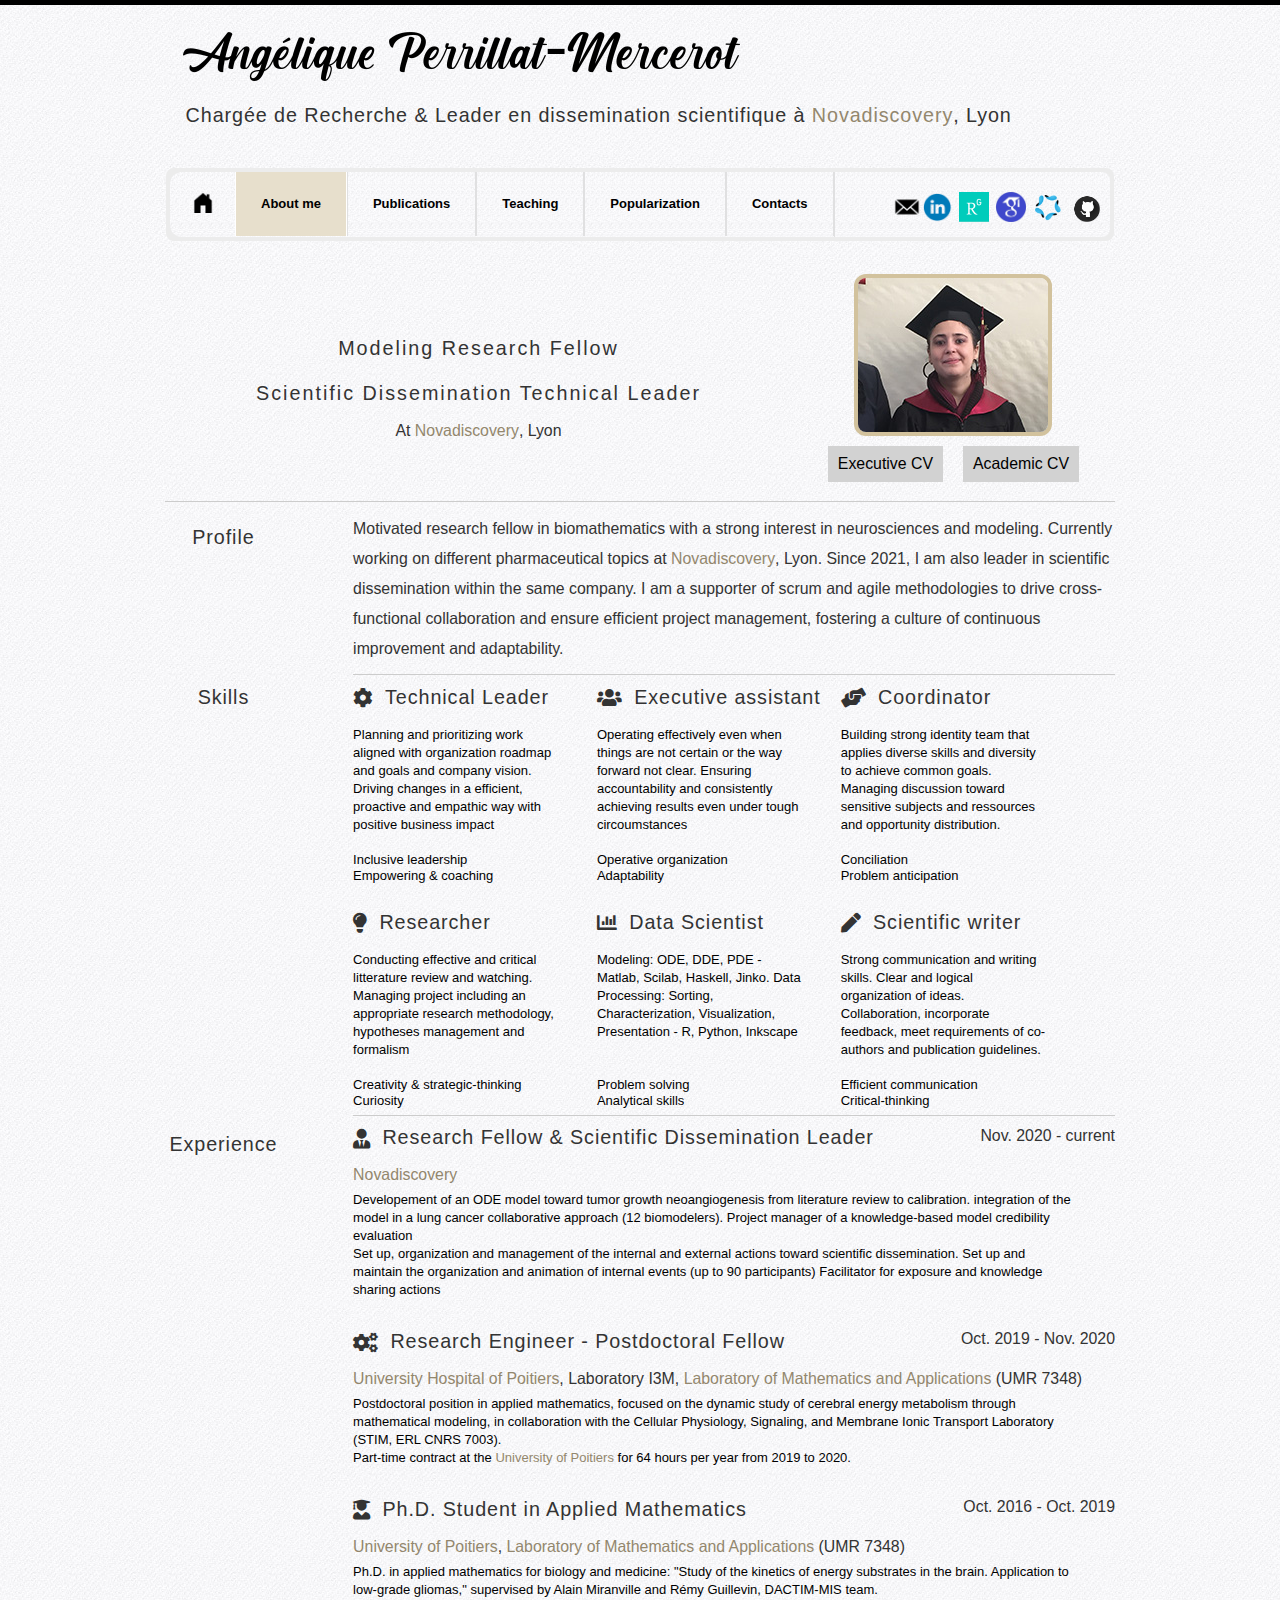
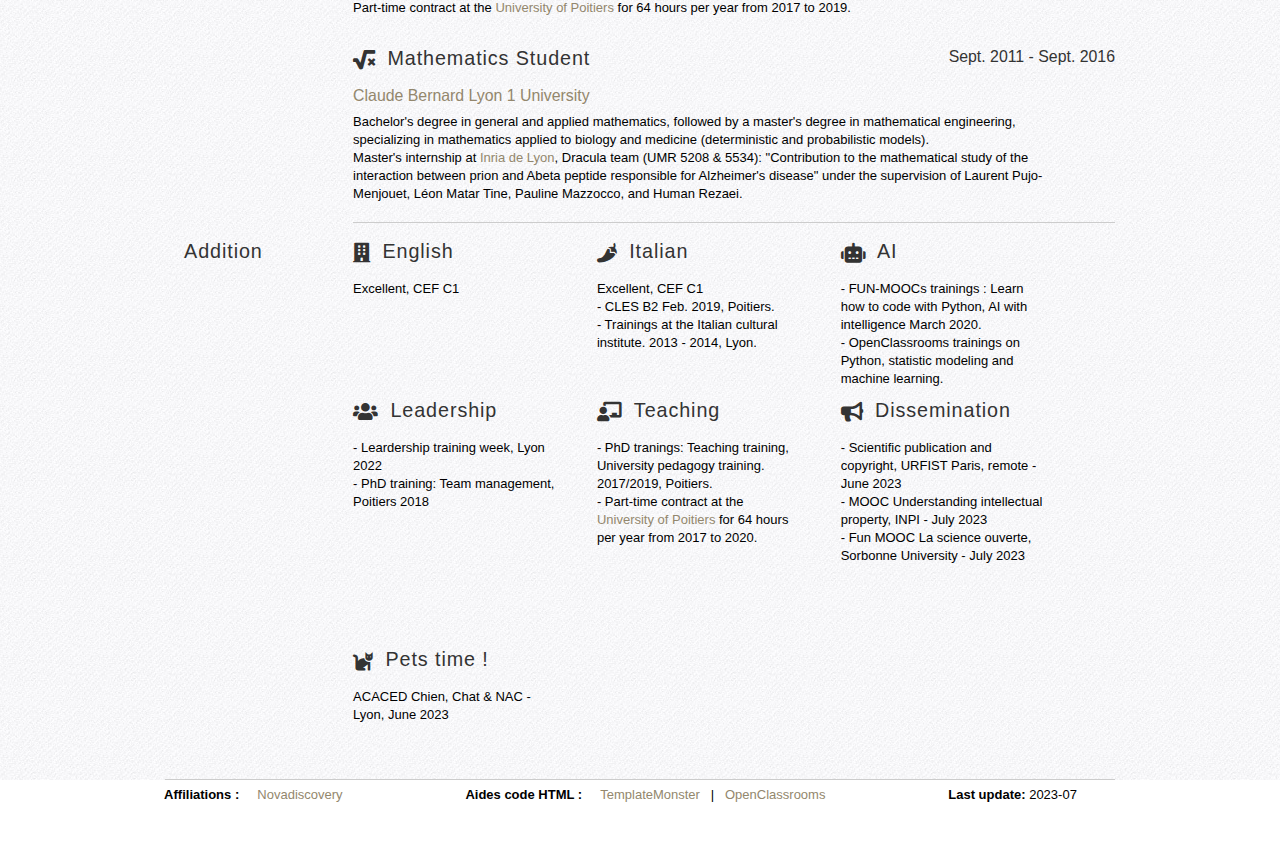
==== about.html @ 1ec612b9 "CV update + MOOC Sciences ouvertes" ====
<!DOCTYPE html>
<html lang="fr">
<head>
    <meta charset="utf-8">
    <meta name="viewport" content="width=device-width, initial-scale=1.0">
    <meta name="Description" CONTENT="Angélique Perrillat-Mercerot : ingénieur de recherche, post-doctorante en bio-mathématiques depuis octobre 2019 à Poitiers.">
    <title>About Me -  Angélique Perrillat-Mercerot </title>
    <link rel="stylesheet" type="text/css" media="screen" href="css/reset.css">
    <link rel="stylesheet" type="text/css" media="screen" href="css/style.css">
    <link rel = "canonical" href="https://aperril.github.io/">
    <link rel="stylesheet" href="https://cdnjs.cloudflare.com/ajax/libs/font-awesome/5.15.3/css/all.min.css">
</head>
<body>
  <div class="main">
      <!--==============================header=================================-->
      <header>
        <div align="left"><h1><a href="index.html"><img src="images/logo.png" alt="" style="width: 10"></a></h1></div>
        <h2 class="top-1 p0" align="left"> &nbsp;  &nbsp;  Chargée de Recherche & Leader en dissemination scientifique à <a href="https://www.novadiscovery.com/" target="_blank" rel="nofollow" style="color:#93876d;">Novadiscovery</a>, Lyon</h2>
        <div class="clear"></div>    
        <nav>
            <div>
                <ul class="menu">
                    <li class="home-page"><a href="index.html"><span></span></a></li>
                    <li class="current"><a href="about.html">About me</a></li>
                    <li><a href="publications.html">Publications</a></li>
                    <li><a href="teaching.html">Teaching</a></li>
                    <li><a href="popularization.html">Popularization</a></li>
                    <li><a href="contacts.html">Contacts</a></li>
                </ul>
                <div class="social-icons">
                    <span></span>
                    <a href="https://github.com/Aperril" class="icon-5" target="_blank"></a>
                    <a href="http://www.theses.fr/2019POIT2285" class="icon-4" target="_blank"></a>
                    <a href="https://scholar.google.com/citations?user=IST0DUIAAAAJ&hl=fr&oi=ao" class="icon-3" target="_blank"></a>
                    <a href="https://www.researchgate.net/profile/Angelique_Perrillat-Mercerot" class="icon-2" target="_blank" ></a>
                    <a href="https://www.linkedin.com/in/angelique-perrillat/" class="icon-1" target="_blank"></a>
                    <a href="mailto:angelique.perrillat@gmail.com" class="icon-0" target="_blank"></a>
                </div>
                <div class="clear"></div>
            </div>
        </nav>
    </header>   

    <link rel="stylesheet" type="text/css" href="css/test.css" media="all" />
    <link rel="stylesheet" type="text/css" href="css/resume.css" media="all" />
    <div id="doc2" class="yui-t7">
        <div>    
            <div id="hd">
                <div class="yui-gc">
                    <div class="yui-u first entete">
                        <h2>Modeling Research Fellow</h2> 
                        <h2>Scientific Dissemination Technical Leader</h2>
                        <center><h3> At <a href="https://www.novadiscovery.com/" target="_blank" rel="nofollow" style="color:#93876d;">Novadiscovery</a>, Lyon </h3></center>
                    </div>
                    <div style="display: flex; flex-direction: column; align-items: center;">
    <div>
        <img src="images/page1-img1.jpg" alt="" class="img-border">
    </div>
    <div style="margin-top: 10px; display: flex; justify-content: center;">
        <h4 style="text-align: center; margin: 0 10px;"><a id="pdf" href="pdf/short-resume.pdf" target="_blank" rel="nofollow">Executive CV</a></h4>
        <h3 style="text-align: center; margin: 0 10px;"><a id="pdf" href="pdf/resume.pdf" target="_blank" rel="nofollow">Academic CV</a></h3></h3>
    </div>
</div>
                </div>
            </div>
            <div id="bd">
                <div id="yui-main">
                    <div class="yui-b">
                        <div class="yui-gf">
                            <div class="yui-u first debut">
                                <h2>Profile </h2>
                            </div><!--// .yui-u -->
                            <div class="yui-u debut">
                                <div class="job add">
                                    <h3>&nbsp;</h3>
                                    <h4>Motivated research fellow in biomathematics with a strong interest in neurosciences and modeling. 
                                        Currently working on different pharmaceutical topics at <a href="https://www.novadiscovery.com/" target="_blank" rel="nofollow" style="color:#93876d;">Novadiscovery</a>, Lyon. 
                                        Since 2021, I am also leader in scientific dissemination within the same company. I am a supporter of scrum and agile methodologies to drive cross-functional collaboration and ensure efficient project management, fostering a culture of continuous improvement and adaptability.</h4>
                                    <h2>&nbsp;</h2>
                                    <h3>&nbsp;</h3>
                                    <h3>&nbsp;</h3>
                                    <h3>&nbsp;</h3>
                                </div>
                            </div><!--// .yui-u -->
                        </div><!--// .yui-gf -->

                        <div class="yui-gf">
                            <div class="yui-u first">
                                <h2>Skills</h2>
                            </div>
                            <div class="yui-u">
                                <div class="talent">
                                    <h2> <i class="fas fa-cog align-icon"></i> Technical Leader</h2>
                                    <p> Planning and prioritizing work aligned with organization roadmap and goals and company vision. Driving changes in a efficient, proactive and empathic way with positive business impact </p>
                                </div>
                                <div class="talent">
                                    <h2> <i class="fas fa-users align-icon"></i> Executive assistant</h2>
                                    <p>Operating effectively even when things are not certain or the way forward not clear. Ensuring accountability and consistently achieving results even under tough circoumstances</p>
                                </div>
                                <div class="talent">
                                    <h2>  <i class="fas fa-hands-helping align-icon"></i> Coordinator</h2>
                                    <p>Building strong identity team that applies diverse skills and diversity to achieve common goals. Managing discussion toward sensitive subjects and ressources and opportunity distribution.</p>
                                    <p>&nbsp;</p>
                                </div>
                            </div>
                            <div class="yui-gf">
                                <div class="yui-u">
                                    <ul class="talent">
                                        <li>Inclusive leadership</li>
                                        <li >Empowering & coaching</li>
                                        <li class="last">&nbsp;</li>
                                    </ul>
                                    <ul class="talent">
                                        <li>Operative organization</li> <!--// (and Monolix)--> 
                                        <li class="last">Adaptability</li> <!--//, Mglearn)-->
                                    </ul>
                                    <ul class="talent">
                                        <li>Conciliation</li>
                                        <li class="last">Problem anticipation</li>
                                    </ul> 
                                </div>
                            </div><!--// .yui-gf-->
                            <div class="yui-u">
                                <div class="talent">
                                    <h2> <i class="fas fa-lightbulb align-icon"></i> Researcher</h2>
                                    <p> Conducting effective and critical litterature review and watching. Managing project including an appropriate research methodology, hypotheses management and formalism</p>
                                </div>
                                <div class="talent">
                                    <h2> <i class="fas fa-chart-bar align-icon"></i> Data Scientist</h2>
                                    <p>Modeling: ODE, DDE, PDE - Matlab, Scilab, Haskell, Jinko. Data Processing: Sorting, Characterization, Visualization, Presentation - R, Python, Inkscape</p>
                                </div>
                                <div class="talent">
                                    <h2> <i class="fas fa-pen align-icon"></i> Scientific writer</h2>
                                    <p>Strong communication and writing skills. Clear and logical organization of ideas. Collaboration, incorporate feedback, meet requirements of co-authors and publication guidelines.</p>
                                    <p>&nbsp;</p>
                                </div>
                            </div>
                        </div><!--// .yui-gf -->
                           <div class="yui-gf">
                                <div class="yui-u">
                                    <ul class="talent">
                                        <li>Creativity & strategic-thinking</li>
                                        <li class="last">Curiosity</li>
                                    </ul>
                                    <ul class="talent">
                                        <li>Problem solving</li> <!--// (and Monolix)--> 
                                        <li class="last">Analytical skills</li> <!--//, Mglearn)-->
                                    </ul>
                                    <ul class="talent">
                                        <li>Efficient communication</li>
                                        <li class="last">Critical-thinking</li>
                                    </ul> 
                                </div> 
                            </div>
                        </div>
                        <div class="yui-gf">
                            <div class="yui-u first">
                            </div>
                            <div class="yui-u">
                                <div class="job add">
                                </div>
                            </div>
                        </div>

                        <div class="yui-gf">
                            <div class="yui-u first">
                                <h2>Experience</h2>
                            </div>
                            <div class="yui-u">
                                <div class="job">
                                    <h2> <i class="fas fa-user-tie align-icon"></i> Research Fellow & Scientific Dissemination Leader</h2>
                                    <h3><a href="https://www.novadiscovery.com/" target="_blank" rel="nofollow" style="color:#93876d;">Novadiscovery</a></h3>
                                    <h4> Nov. 2020 - current</h4>
                                    <p> Developement of an ODE model toward tumor growth neoangiogenesis from literature review to calibration. integration of the model in a lung cancer collaborative approach (12 biomodelers). Project manager of a knowledge-based model credibility evaluation <br>
                                        Set up, organization and management of the internal and external actions toward scientific dissemination.
                                        Set up and maintain the organization and animation of internal events (up to 90 participants)
                                        Facilitator for exposure and knowledge sharing actions
                                    </p>
                                </div>
                                <div class="job">
                                    <h2> <i class="fas fa-cogs align-icon"></i> Research Engineer - Postdoctoral Fellow</h2>
                                    <h3><a href="https://www.chu-poitiers.fr/" target="_blank" rel="nofollow" style="color:#93876d;">University Hospital of Poitiers</a>, Laboratory I3M, <a href="http://rech-math.sp2mi.univ-poitiers.fr/" target="_blank" rel="nofollow" style="color:#93876d;">Laboratory of Mathematics and Applications</a> (UMR 7348)</h3>
                                    <h4>Oct. 2019 - Nov. 2020</h4>
                                    <p>Postdoctoral position in applied mathematics, focused on the dynamic study of cerebral energy metabolism through mathematical modeling, in collaboration with the Cellular Physiology, Signaling, and Membrane Ionic Transport Laboratory (STIM, ERL CNRS 7003). <br>
                                    Part-time contract at the <a href="https://www.univ-poitiers.fr/" target="_blank" rel="nofollow" style="color:#93876d;">University of Poitiers</a> for 64 hours per year from 2019 to 2020.</p>
                                </div>
                                <div class="job">
                                    <h2> <i class="fas fa-user-graduate align-icon"></i>  Ph.D. Student in Applied Mathematics</h2>
                                    <h3><a href="https://www.univ-poitiers.fr/" target="_blank" rel="nofollow" style="color:#93876d;">University of Poitiers</a>, <a href="http://rech-math.sp2mi.univ-poitiers.fr/" target="_blank" rel="nofollow" style="color:#93876d;">Laboratory of Mathematics and Applications</a> (UMR 7348)</h3>
                                    <h4>Oct. 2016 - Oct. 2019</h4>
                                    <p>Ph.D. in applied mathematics for biology and medicine: "Study of the kinetics of energy substrates in the brain. Application to low-grade gliomas," supervised by Alain Miranville and Rémy Guillevin, DACTIM-MIS team. <br>
                                    Part-time contract at the <a href="https://www.univ-poitiers.fr/" target="_blank" rel="nofollow" style="color:#93876d;">University of Poitiers</a> for 64 hours per year from 2017 to 2019.</p>
                                </div>
                                <div class="job">
                                    <h2> <i class="fas fa-square-root-alt align-icon"></i> Mathematics Student</h2>
                                    <h3><a href="https://www.univ-lyon1.fr/" target="_blank" rel="nofollow" style="color:#93876d;">Claude Bernard Lyon 1 University</a></h3>
                                     <h4>Sept. 2011 - Sept. 2016</h4>
                                    <p>Bachelor's degree in general and applied mathematics, followed by a master's degree in mathematical engineering, specializing in mathematics applied to biology and medicine (deterministic and probabilistic models). <br> Master's internship at <a href="https://www.inria.fr/fr/centre-inria-grenoble-rhone-alpes" target="_blank" rel="nofollow" style="color:#93876d;">Inria de Lyon</a>, Dracula team (UMR 5208 & 5534): "Contribution to the mathematical study of the interaction between prion and Abeta peptide responsible for Alzheimer's disease" under the supervision of Laurent Pujo-Menjouet, Léon Matar Tine, Pauline Mazzocco, and Human Rezaei.</p>
                                </div>
                            </div>
                        </div>

                        <div class="yui-gf">
                            <div class="yui-u first">
                            </div>
                            <div class="yui-u">
                                <div class="job add">
                                </div>
                            </div>
                        </div>


                        <div class="yui-gf">
                            <div class="yui-u first">
                                <h2>Addition</h2>
                            </div>
                                <div class="yui-u">
                                    <div class="talent">
                                        <h2> <i class="fas fa-building align-icon"></i> English</h2>
                                        <p>Excellent, CEF C1</p>
                                    </div>
                                    <div class="talent">
                                        <h2> <i class="fas fa-pepper-hot align-icon"></i> Italian</h2>
                                        <p>Excellent, CEF C1 <br>
                                        - CLES B2 Feb. 2019, Poitiers. <br>
                                    - Trainings at the Italian cultural institute. 2013 - 2014, Lyon.</p>
                                    </div>
                                    <div class="talent">
                                        <h2> <i class="fas fa-robot align-icon"></i> AI</h2>
                                        <p>- FUN-MOOCs trainings : Learn how to code with Python, AI with intelligence March 2020. <br>
                                        - OpenClassrooms trainings on Python, statistic modeling and machine learning.</p>
                                    </div>
                                    <div class="talent">
                                        <h2> <i class="fas fa-users align-icon"></i> Leadership</h2>
                                        <p>- Leardership training week, Lyon 2022 <br>
                                        - PhD training: Team management, Poitiers 2018</p>
                                    </div>
                                    <div class="talent">
                                        <h2> <i class="fas fa-chalkboard-teacher align-icon"></i> Teaching </h2>
                                        <p>- PhD tranings: Teaching training, University pedagogy training. 2017/2019, Poitiers.</p>
                                        <p>- Part-time contract at the <a href="https://www.univ-poitiers.fr/" target="_blank" rel="nofollow" style="color:#93876d;">University of Poitiers</a> for 64 hours per year from 2017 to 2020.</p></p>
                                    </div>
                                    <div class="talent">
                                        <h2> <i class="fas fa-bullhorn align-icon"></i> Dissemination</h2>
                                        <p>- Scientific publication and copyright, URFIST Paris, remote - June 2023</p>
                                        <p>- MOOC Understanding intellectual property, INPI - July 2023 </p>
                                        <p>- Fun MOOC La science ouverte, Sorbonne University - July 2023 </p>
                                        <p>&nbsp;</p>
                                        <p>&nbsp;</p>
                                        <p>&nbsp;</p>
                                        <p>&nbsp;</p>
                                    </div>
                                    <div class="talent">
                                        <h2> <i class="fas fa-cat align-icon"></i> Pets time !</h2>
                                        <p>ACACED Chien, Chat & NAC - Lyon, June 2023</p>
                                        <p>&nbsp;</p>
                                        <p>&nbsp;</p>
                                    </div>
                                </div>
                            </div><!--// .yui-gf -->
                        </div>
                    </div><!--// .yui-u -->
                </div><!--// .yui-gf -->
                <div class="yui-gf">
                    <div class="job add">
                    </div>
                </div>
            </div><!--// .yui-b -->
        </div><!--// yui-main -->
    </div><!--// bd -->
</div><!-- // inner -->

<!--==============================footer=================================-->
<footer>
    <div class="remonte">
        <div id="footer">
            <p><strong>Affiliations : &nbsp; </strong> &nbsp;
            <a href="https://www.novadiscovery.com/" target="_blank" rel="nofollow" style="color:#93876d;">Novadiscovery</a> &nbsp;&nbsp; &nbsp; &nbsp; &nbsp; &nbsp; &nbsp;&nbsp; &nbsp; &nbsp; &nbsp; &nbsp; &nbsp;&nbsp; &nbsp; &nbsp; &nbsp; &nbsp; <strong>Aides code HTML : &nbsp; </strong> &nbsp;
            <a href="http://store.templatemonster.com?aff=netsib1" target="_blank" rel="nofollow" style="color:#93876d;">TemplateMonster</a> &nbsp; | &nbsp;
            <a href="https://openclassrooms.com/fr/courses/1603881-apprenez-a-creer-votre-site-web-avec-html5-et-css3" target="_blank" rel="nofollow" style="color:#93876d;">OpenClassrooms</a> &nbsp;&nbsp; &nbsp; &nbsp; &nbsp; &nbsp; &nbsp;&nbsp; &nbsp; &nbsp; &nbsp; &nbsp; &nbsp;&nbsp; &nbsp; &nbsp; &nbsp; &nbsp;  <strong>Last update:</strong> 2023-07 </p>
        </div> 
    </div> 
</footer>   
</body>
</html>
---- css/style.css ----
/* Global properties ======================================================== */
html, body {width:100%; padding:0; margin:0}
body {font:14px/25px Arial, Helvetica, sans-serif;color:#000000;min-width:960px;background:#fff}
.ic {border:0;float:right;background:#000000;color:#000000;width:50%;line-height:10px;font-size:10px;margin:-220% 0 0 0;overflow:hidden;padding:0}
.main {width:100%; background:url(../images/main.jpg) center 0 repeat; border-top:#000000 5px solid}

/***********************************************************************/
a {text-decoration:none; cursor:pointer}
a:hover {text-decoration:none}

a.button {background:#d2c29d; font-size:14px; line-height:20px; color:#fff; display:inline-block; padding:6px 20px 5px 20px; border-radius:5px; box-shadow:0 1px 1px #fff}
a.button:hover {background:#d2c29d}

a.link {text-decoration:none; cursor:pointer; color:#d2c29d}
a.link:hover {text-decoration:underline}

.color-1 {color:#fff}
a.color-1:hover {text-decoration:underline}

.font-3 {font-size:17px; line-height:33px; color:#d2c29d}

h2 {font-size:34px; line-height:45px; color:#000; font-weight:normal; font-family:ahoma, Geneva, sans-serif;; letter-spacing:0.91px}
.bis {padding-left:10px;}
h3 {font-size:24px; line-height:30px; color:#000; font-weight:normal; font-family:'Oxygen', sans-serif}
h4 {font-size:20px; line-height:30px; color:#000; font-weight:normal; font-family:'Oxygen', sans-serif}
h3 strong {font-weight:normal; display:block; margin-top:-5px}
h5 {font-size:15px; line-height:35px; color:#000; font-weight:normal; font-family:'Oxygen', sans-serif} 
/*** h6 {font-size:24px; line-height:35px; color:#000; font-weight:normal; font-family:'Oxygen', sans-serif} */
h6 {font-size:20px; line-height:45px; color:#000; font-weight:normal; font-family:ahoma, Oxygen, sans-serif;; letter-spacing:1px}
.bis {padding-left:10px;}

ul {margin:0; padding:0;list-style-image:none}
ul.list-1 li {padding:10px 0 0 17px; line-height:25px; background:url(../images/marker.gif) 0 20px no-repeat}
ul.list-1 li a {font-size:14px; color:#000; line-height:25px}
ul.list-1 li a:hover {color:#d2c29d}

/******************************************************************/
.clear {clear:both; line-height:0; font-size:0; width:100%}
.wrapper {width:100%; overflow:hidden; position:relative}
.wrap {overflow:hidden; position:relative}
.extra-wrap {overflow:hidden}
.fleft {float:left}
.fright {float:right}
.img-indent {float:left; margin:7px 0 0 0}	
.img-indent-2 {float:left; margin:4px 26px 0 0}	
.last {margin-right:0 !important}
.img-radius {border-radius:4px}

.box-shadow {box-shadow:0 1px 1px #fff}

.top-1 {margin-top:12px}
.top-2 {margin-top:43px}
.top-3 {margin-top:33px}
.top-4 {margin-top:0}
.top-5 {margin-top:0}

.left-1 {margin-left:13px}

.bot-0 {padding-bottom:0 !important; margin-bottom:0 !important}
.bot-1 {margin-bottom:0}
.bot-2 {margin-bottom:0}

.pad-0 {padding:22px 26px 23px 26px}
.pad-1 {padding:30px 0px 40px 10px}
.pad-2 {padding:0 26px}
.pad-3 {padding:37px 26px 40px 26px}

.p0 {padding-bottom:8px}
.p1 {padding-bottom:25px}
.p2 {padding-bottom:1px}
.p2italic {padding-bottom:1px; font-style: italic;}
.p3 {padding-bottom:17px}
.p4 {padding-bottom:18px !important}
.p5 {padding-bottom:14px}
.p6 {padding-bottom:10px}


/*********************************header*************************************/
header {width:960px; margin:0 auto; z-index:101}

h1 {margin:27px 0 0 23px; display:inline-block; z-index:100}

.form-search {float:right; margin:60px 39px 0 0; border:#d2c29d; 1px solid; background:#fff; border-radius:4px}
#form-search input {width:186px; height:18px; font-family:Arial, Helvetica, sans-serif; font-size:13px; background:transparent; border:none; color:#e0e0e1;  vertical-align:top; padding:5px 10px 5px 13px; display:inline-block; float:left; margin-right:4px}
.search_button {background:url(../images/search-button.png) 0 0 no-repeat; display:inline-block; vertical-align:top; float:left; width:26px; height:29px; margin:0 0 0 0}
.search_button:hover {background:url(../images/search-button.png) right 0 no-repeat}

.social-icons {overflow:hidden; text-align:right; padding:20px 10px 13px 10px}
.social-icons span {display:inline-block; font-size:13px; line-height:30px; color:#ececec; font-weight:bold; margin:3px 14px 0 0}
.social-icons a {display:inline-block; float:right}
.icon-0 {background:url(../images/social0.png) 0 0 no-repeat; width:30px; height:30px; display:block; background-size:30px;}
.icon-1 {background:url(../images/social1.png) 0 0 no-repeat; width:30px; height:30px; display:block; background-size:30px;}
.icon-2 {background:url(../images/social2.png) 0 0 no-repeat; margin-left:7px; width:30px; height:30px; display:block; background-size:30px;}
.icon-3 {background:url(../images/social3.png) 0 0 no-repeat; margin-left:7px; width:30px; height:30px; display:block; background-size:30px;}
.icon-4 {background:url(../images/social4.png) 0 0 no-repeat; margin-left:7px; width:30px; height:30px; display:block; background-size:30px;}
.icon-5 {background:url(../images/social5.png) 0 0 no-repeat; margin-left:7px; width:30px; height:30px; display:block; background-size:34px;}
.social-icons a:hover {background-color:#e7dfcc}

nav {z-index:100; border-radius:8px; background:#ececec; margin:22px 6px 0 6px; padding:4px} 
nav>div {background:url(../images/nav.jpg) 0 0 repeat-x #e0e0e1; border-radius:12px 8px 8px 12px}
ul.menu {margin:0 0px 0 0;  border-right:#e0e0e1 1px solid; display:inline-block; float:left}
ul.menu li {float:left; line-height:17px; margin:0 0 0 0; background:url(../images/transp.png) 0 0 repeat; border-right:#e0e0e1 1px solid; border-left:#e0e0e1 1px solid}
ul.menu li a {font-size:13px; line-height:17px; color:#000000; font-weight:bold; display:block; padding:23px 25px 24px 25px}
ul.menu li.home-page {display:inline-block; background:url(../images/transp.png) 0 0 repeat; border-radius:8px 0 0 8px; border:none !important}
ul.menu li:hover , ul.menu li.current {background:url(../images/nav2.jpg) 0 0 repeat-x #fff; border-right:#fff 1px solid; border-left:#fff 1px solid}
ul.menu li.home-page a {padding:21px 22px 24px 23px !important}
ul.menu li.home-page span {background:url(../images/home-page-imag.png) 0 0 no-repeat; width:20px; height:20px; display:block; background-size:20px; background-color:transparent;}
ul.menu li.home-page img {width:50%; height:50%;}

ul.menu2 li {float:left; line-height:13px; margin:0 0 0 0; background:url(../images/transp.png) 0 0 repeat; border-right:#e0e0e1 0px solid; border-left:#e0e0e1 0px solid} 
ul.menu2 li a {font-size:13px; line-height:19px; color:#000000; font-weight:bold; display:block; padding:10px 43px 10px 40px}
ul.menu2 li:hover , ul.menu2 li.current {background:url(../images/nav2.jpg) 0 0 repeat-x #fff; border-right:#fff 1px solid; border-left:#fff 1px solid}

/*********************************content*************************************/
#content {width:100%; margin:0 auto}

.border-1 {background:url(../images/border-1.gif) 0 bottom repeat-x}

.line-1 {background:url(../images/line.png) 0 bottom repeat-x; padding-bottom:29px; margin-bottom:24px}
.img-border{border:#d2c29d 4px solid; border-radius:12px}
.img-nova{border:#d2c29d 4px solid; border-radius:12px}

.block-1>div {background:#e0e0e1; float:left; width:200px; margin-right:27px}
.block-1>div h3 {background:#e0e0e1; margin-bottom:16px}
.block-1>div img {background:#e0e0e1; margin-bottom:12px}
.block-1>div a.button {margin:18px 0 0 0}

.aside {background:#e0e0e1; width:100%; padding:33px 0 60px 0}

.block-2>div {float:left; width:420px; margin-right:40px}

.block-3>div {float:left; width:278px; margin-right:27px; padding:37px 0 40px 0}

.box-1 {overflow:hidden; padding-bottom:10px}
.box-1>span {display:inline-block; width:50px; font-size:14px; line-height:25px; color:#d2c29d; font-weight:bold; float:left}

.block-4 {display: flex; flex-wrap: wrap;}
.block-4 > div {margin-right: 18px;}
.block-4 > div.formulaire {width: calc(50% - 9px);}
.block-4bis {width: calc(90% - 9px); display: flex; align-items: center;}
.block-4bis .twitter-timeline {width: 90%;}

.block-5 {float:left; width:270px; margin-right:36px}
.block-6 {float:left; width:580px}
.block-7 {float:left; width:275px; margin-right:30px}

.block-8>div {float:left; width:278px; margin-right:27px}

.block-9 {float:left; width:80px; margin-right:20px; text-align:center;}

.box-2 a {display:inline-block; float:left; margin-right:20px; line-height:30px}

/****************************footer************************/
footer {width:100%; position:relative; overflow:hidden; text-align:center; padding:32px 0 45px 0}
footer p, footer a {color:#000000}
footer a:hover {text-decoration:underline}

 #footer div{display: table-cell;}
.col0 {width: 24%; border-right-color: black; border-right-size: 1px; border-right-style: solid; line-height: 1em;}
.col1 {width: 90%; border-right-color: black; border-right-size: 1px; border-right-style: solid; line-height: 1.2em;}
.col2 {width: 40%; border-right-color: black; border-right-size: 1px; border-right-style: solid; line-height: 1.1em;} 

/**********************form**********************/
.map {width:270px; height:186px}
.map iframe {width:270px; height:186px; border-radius:8px}
dl {margin:17px 0 0 0px}
dl dt {margin-bottom:10px}
dl dd span {font-weight:bold}
dl dd {}
dl dd a {}
dl dd a:hover {color:#fff}
#form {margin: 0px 0 0 0; width:1000px}
#form input {border:#000000 1px solid; background:#fff;font:13px Arial, Helvetica, sans-serif;color:#000000;padding:5px 9px 7px 13px;outline:medium none;width:341px; height:17px; float:left; border-radius:4px}
#form textarea {border:#000000 1px solid; background:#fff;font:13px Arial, Helvetica, sans-serif;color:#000000; height:188px;outline:medium none;overflow:auto;padding:6px 0 0 13px;width:560px;resize:none;margin:0 0 0 0;float:left; border-radius:4px}
#form label {position:relative;overflow:hidden;display:block;min-height:41px}
.btns {text-align:left; padding-top:20px}
.btns a {display:inline-block; margin:0 10px 0 0px}

.move {margin-top:0em; margin-right: 0em}

a#pdf {display: block; float: left; background: #d2d2d2; color: black; padding: 3px 10px 3px 10px; text-decoration: none;  }
a#pdf:hover { background: #222; color:white; }
.move1 {margin-top: -1em; margin-left: 21em}
.move2 {margin-top: -1em; margin-left: 32em}
.move1bis {margin-top: -1em; margin-left: 22.8em}
.flotte {float:left;}
.redim {width:250px; height:auto; background-size:300px; line-height:100px;}

form {margin: 1em; width: 400px;padding: 10em; padding-bottom: 1em; padding-top: -0em;border: 0px solid #CCC;border-radius: 1em;}
form div + div {margin-top: 1em;}
label {display: inline-block;width: 90px;text-align: right;}
input, textarea {font: 1em sans-serif;width: 300px; box-sizing: border-box;border: 1px solid #999;}
input:focus, textarea:focus {border-color: #000;}
textarea {vertical-align: top;height: 5em;}
.button {padding-left: 90px;}
button {margin-left: .5em;}

.align-icon {
    vertical-align: middle;
    margin-right: 5px; /* Optional: Add some spacing between the icon and the heading */
}

/**********************no java no spoil**********************/
div.spoiler {padding: 20px 10px 10px 10px; width: 100%; border: 1px solid; border-color: #d2d2d2; position: relative;}
div.spoiler input.boutonAfficher, div.spoiler input.boutonMasquer {position: absolute;top: -10px;left: 10px;}
div.spoiler[data-isOuvert="false"] div.contenuSpoiler {display: none;}
div.spoiler[data-isOuvert="false"] input.boutonMasquer {display: none;}
div.spoiler[data-isOuvert="true"] input.boutonAfficher {display: none;}
.boutonAfficher {background-color: #d2d2d2; Color:black; padding: 2px 40px; border-radius: 3px; cursor: pointer; 
	box-shadow: 0 2px 8px 0 grey; text-decoration: none; width:150px;}
.boutonMasquer {background-color: #d2d2d2; Color:white; padding: 2px 40px; border-radius: 3px; cursor: pointer; 
	box-shadow: 0 2px 8px 0 grey; text-decoration: none; width:150px;}
---- css/test.css ----
html{color:#000;background:#FFF;}
body,div,dl,dt,dd,ul,ol,li,h1,h2,h3,h4,h5,h6,pre,code,form,fieldset,legend,input,button,textarea,p,blockquote,th,
table{border-collapse:collapse;border-spacing:0;}fieldset,img{border:0;}
address,caption,cite,code,dfn,em,strong,th,var,optgroup{font-style:inherit;font-weight:inherit;}
del,ins{text-decoration:none;}li{list-style:none;}caption,th{text-align:left;}h1,h2,h3,h4,h5,
h6{font-size:100%;font-weight:normal;}q:before,q:after{content:'';}abbr,
acronym{border:0;font-variant:normal;}sup{vertical-align:baseline;}sub{vertical-align:baseline;}legend{color:#000;}input,
button,textarea,select,optgroup,option{font-family:inherit;font-size:inherit;font-style:inherit;font-weight:inherit;}input,
button,textarea,select{*font-size:100%;}body{font:13px/1.231 arial,helvetica,clean,sans-serif;*font-size:small;*font:x-small;}select,
input,button,textarea,button{font:99% arial,helvetica,clean,sans-serif;}table{font-size:inherit;font:100%;}pre,code,kbd,
samp,tt{font-family:monospace;*font-size:108%;line-height:100%;}body{text-align:center;}#doc,#doc2,#doc3,#doc4,.yui-t1,
.yui-t2,.yui-t3,.yui-t4,.yui-t5,.yui-t6,
.yui-t7{margin:auto;text-align:left;width:57.69em;*width:56.25em;}#doc2{width:73.076em;*width:71.25em;}#doc3{margin:auto 10px;width:auto;}#doc4{width:74.923em;*width:73.05em;}.yui-b{position:relative;}.yui-b{_position:static;}#yui-main .yui-b{position:static;}#yui-main,.yui-g .yui-u .yui-g{width:100%;}.yui-t1 #yui-main,.yui-t2 #yui-main,.yui-t3 #yui-main{float:right;margin-left:-25em;}.yui-t4 #yui-main,
.yui-t5 #yui-main,.yui-t6 #yui-main{float:left;margin-right:-25em;}.yui-t1 .yui-b{float:left;width:12.30769em;*width:12.00em;}.yui-t1 #yui-main .yui-b{margin-left:20em;*margin-left:13.05em;}.yui-t2 .yui-b{float:left;width:13.8461em;*width:13.50em;}.yui-t2 #yui-main .yui-b{margin-left:14.8461em;*margin-left:14.55em;}.yui-t3 .yui-b{float:left;width:23.0769em;*width:22.50em;}.yui-t3 #yui-main .yui-b{margin-left:24.0769em;*margin-left:23.62em;}.yui-t4 .yui-b{float:right;width:13.8456em;*width:13.50em;}.yui-t4 #yui-main .yui-b{margin-right:14.8456em;*margin-right:14.55em;}.yui-t5 .yui-b{float:right;width:18.4615em;*width:18.00em;}.yui-t5 #yui-main .yui-b{margin-right:19.4615em;*margin-right:19.125em;}.yui-t6 .yui-b{float:right;width:23.0769em;*width:22.50em;}.yui-t6 #yui-main .yui-b{margin-right:24.0769em;*margin-right:23.62em;}.yui-t7 #yui-main .yui-b{display:block;margin:0 0 1em 0;}#yui-main .yui-b{float:none;width:auto;}.yui-gb .yui-u,
.yui-g .yui-gb .yui-u,.yui-gb .yui-g,.yui-gb .yui-gb,.yui-gb .yui-gc,.yui-gb .yui-gd,.yui-gb .yui-ge,.yui-gb .yui-gf,
.yui-gc .yui-u,.yui-gc .yui-g,.yui-gd .yui-u{float:left;}.yui-g .yui-u,.yui-g .yui-g,.yui-g .yui-gb,.yui-g .yui-gc,
.yui-g .yui-gd,.yui-g .yui-ge,.yui-g .yui-gf,.yui-gc .yui-u,.yui-gd .yui-g,.yui-g .yui-gc .yui-u,.yui-ge .yui-u,
.yui-ge .yui-g,.yui-gf .yui-g,.yui-gf .yui-u{float:right;}.yui-g div.first,.yui-gb div.first,.yui-gc div.first,.yui-gd div.first,
.yui-ge div.first,.yui-gf div.first,.yui-g .yui-gc div.first,.yui-g .yui-ge div.first,.yui-gc div.first 
div.first{float:left;}.yui-g .yui-u,.yui-g .yui-g,.yui-g .yui-gb,.yui-g .yui-gc,.yui-g .yui-gd,.yui-g .yui-ge,
.yui-g .yui-gf{width:49.1%;}.yui-gb .yui-u,.yui-g .yui-gb .yui-u,.yui-gb .yui-g,.yui-gb .yui-gb,.yui-gb .yui-gc,
.yui-gb .yui-gd,.yui-gb .yui-ge,.yui-gb .yui-gf,.yui-gc .yui-u,.yui-gc .yui-g,.yui-gd .yui-u{width:32%;margin-left:1.99%;}.yui-gb .yui-u{*margin-left:1.9%;*width:31.9%;}.yui-gc div.first,
.yui-gd .yui-u{width:66%;}.yui-gd div.first{width:32%;}.yui-ge div.first,.yui-gf .yui-u{width:74.2%;}.yui-ge .yui-u,.yui-gf div.first{width:24%;}.yui-g .yui-gb div.first,.yui-gb div.first,
.yui-gc div.first,.yui-gd div.first{margin-left:0;}.yui-g .yui-g .yui-u,.yui-gb .yui-g .yui-u,.yui-gc .yui-g .yui-u,
.yui-gd .yui-g .yui-u,.yui-ge .yui-g .yui-u,.yui-gf .yui-g .yui-u{width:49%;*width:48.1%;*margin-left:0;}.yui-g .yui-g .yui-u{width:48.1%;}.yui-g .yui-gb div.first,
.yui-gb .yui-gb div.first{*margin-right:0;*width:32%;_width:31.7%;}.yui-g .yui-gc div.first,
.yui-gd .yui-g{width:66%;}.yui-gb .yui-g div.first{*margin-right:4%;_margin-right:1.3%;}.yui-gb .yui-gc div.first,
.yui-gb .yui-gd div.first{*margin-right:0;}.yui-gb .yui-gb .yui-u,
.yui-gb .yui-gc .yui-u{*margin-left:1.8%;_margin-left:4%;}.yui-g .yui-gb .yui-u{_margin-left:1.0%;}.yui-gb 
.yui-gd .yui-u{*width:66%;_width:61.2%;}.yui-gb .yui-gd div.first{*width:31%;_width:29.5%;}.yui-g .yui-gc 
.yui-u,.yui-gb .yui-gc .yui-u{width:32%;_float:right;margin-right:0;_margin-left:0;}.yui-gb .yui-gc
 div.first{width:66%;*float:left;*margin-left:0;}.yui-gb .yui-ge .yui-u,
 .yui-gb .yui-gf .yui-u{margin:0;}.yui-gb .yui-gb .yui-u{_margin-left:.7%;}.yui-gb .yui-g div.first,
 .yui-gb .yui-gb div.first{*margin-left:0;}.yui-gc .yui-g .yui-u,.yui-gd .yui-g .yui-u{*width:48.1%;*margin-left:0;}.yui-gb .yui-gd div.first{width:32%;}.yui-g .yui-gd div.first{_width:29.9%;}.yui-ge 
 .yui-g{width:24%;}.yui-gf .yui-g{width:74.2%;}.yui-gb .yui-ge div.yui-u,.yui-gb .yui-gf div.yui-u{float:right;}.yui-gb 
 .yui-ge div.first,.yui-gb .yui-gf div.first{float:left;}.yui-gb .yui-ge .yui-u,.yui-gb .yui-gf div.first{*width:24%;_width:20%;}.yui-gb 
 .yui-ge div.first,.yui-gb .yui-gf .yui-u{*width:73.5%;_width:65.5%;}.yui-ge div.first .yui-gd .yui-u{width:65%;}.yui-ge div.first
  .yui-gd div.first{width:32%;}#hd:after,#bd:after,#ft:after,.yui-g:after,.yui-gb:after,.yui-gc:after,.yui-gd:after,.yui-ge:after,
  .yui-gf:after{content:".";display:block;height:0;clear:both;visibility:hidden;}#hd,#bd,#ft,.yui-g,.yui-gb,.yui-gc,.yui-gd,.yui-ge,
  .yui-gf{zoom:1;}
---- css/resume.css ----
/* //-- header, body, footer -- */
#hd { margin: 2.5em 0 3em 0; padding-bottom: 1.5em; border-bottom: 1px solid #ccc }
#hd h2 {text-align: center; letter-spacing: 2px; }
#bd, #ft { margin-bottom: 2em; }

/* //-- core typography and style -- */
#hd h1 { font-size: 48px; text-transform: uppercase; letter-spacing: 3px; }
h2 { font-size: 152% }
h3, h4 { font-size: 122%; } 
h1, h2, h3, h4 { color: #333; }
p { font-size: 100%; line-height: 18px; padding-right: 3em; }
a { color: #D2C29D} 
a:hover { text-decoration: none; } 
strong { font-weight: bold; } 
p.enlarge { font-size: 144%; padding-right: 6.5em; line-height: 24px; }
p.enlarge span { color: #000 }
.contact-info { margin-top: 7px; }
.first h2 { text-align: center;  }
.last { border-bottom: 0 } 


/* //-- section styles -- */

.move {margin-top: -10em; margin-left: 9em}
.debut {margin-top: -2em;}
.entete {margin-top: 4em;}
.remonte {margin-top: -2em;}

a#pdf { display: block; float: left; background: #d2d2d2; color: black; padding: 3px 10px 3px 10px; text-decoration: none;  }
a#pdf:hover { background: #222; color:white; }

.add {border-bottom: 1px solid #ccc;}
.job { position: relative; margin-top: -0.5em; margin-bottom: 0em; padding-bottom: -4em;}
.job h4 { position: absolute; top: 0.35em; right: 0 }
.job p { margin: 0.1em 0 2em 0; }

.last { border: none; }
.skills-list {  }
.skills-list ul { margin: 0; }
.skills-list li { margin: 3px 0; padding: 3px 0; }
.skills-list li span { font-size: 152%; display: block; margin-bottom: -2px; padding: 0 }
.talent { width: 32%; float: left }
.talent h2 { margin-bottom: 6px; }

#srt-ttab { margin-bottom: 100px; text-align: center;  }
#srt-ttab img.last { margin-top: 20px }

/* --// override to force 1/8th width grids -- */
.yui-gf .yui-u{width:80.2%;}
.yui-gf div.first{width:12.3%;}
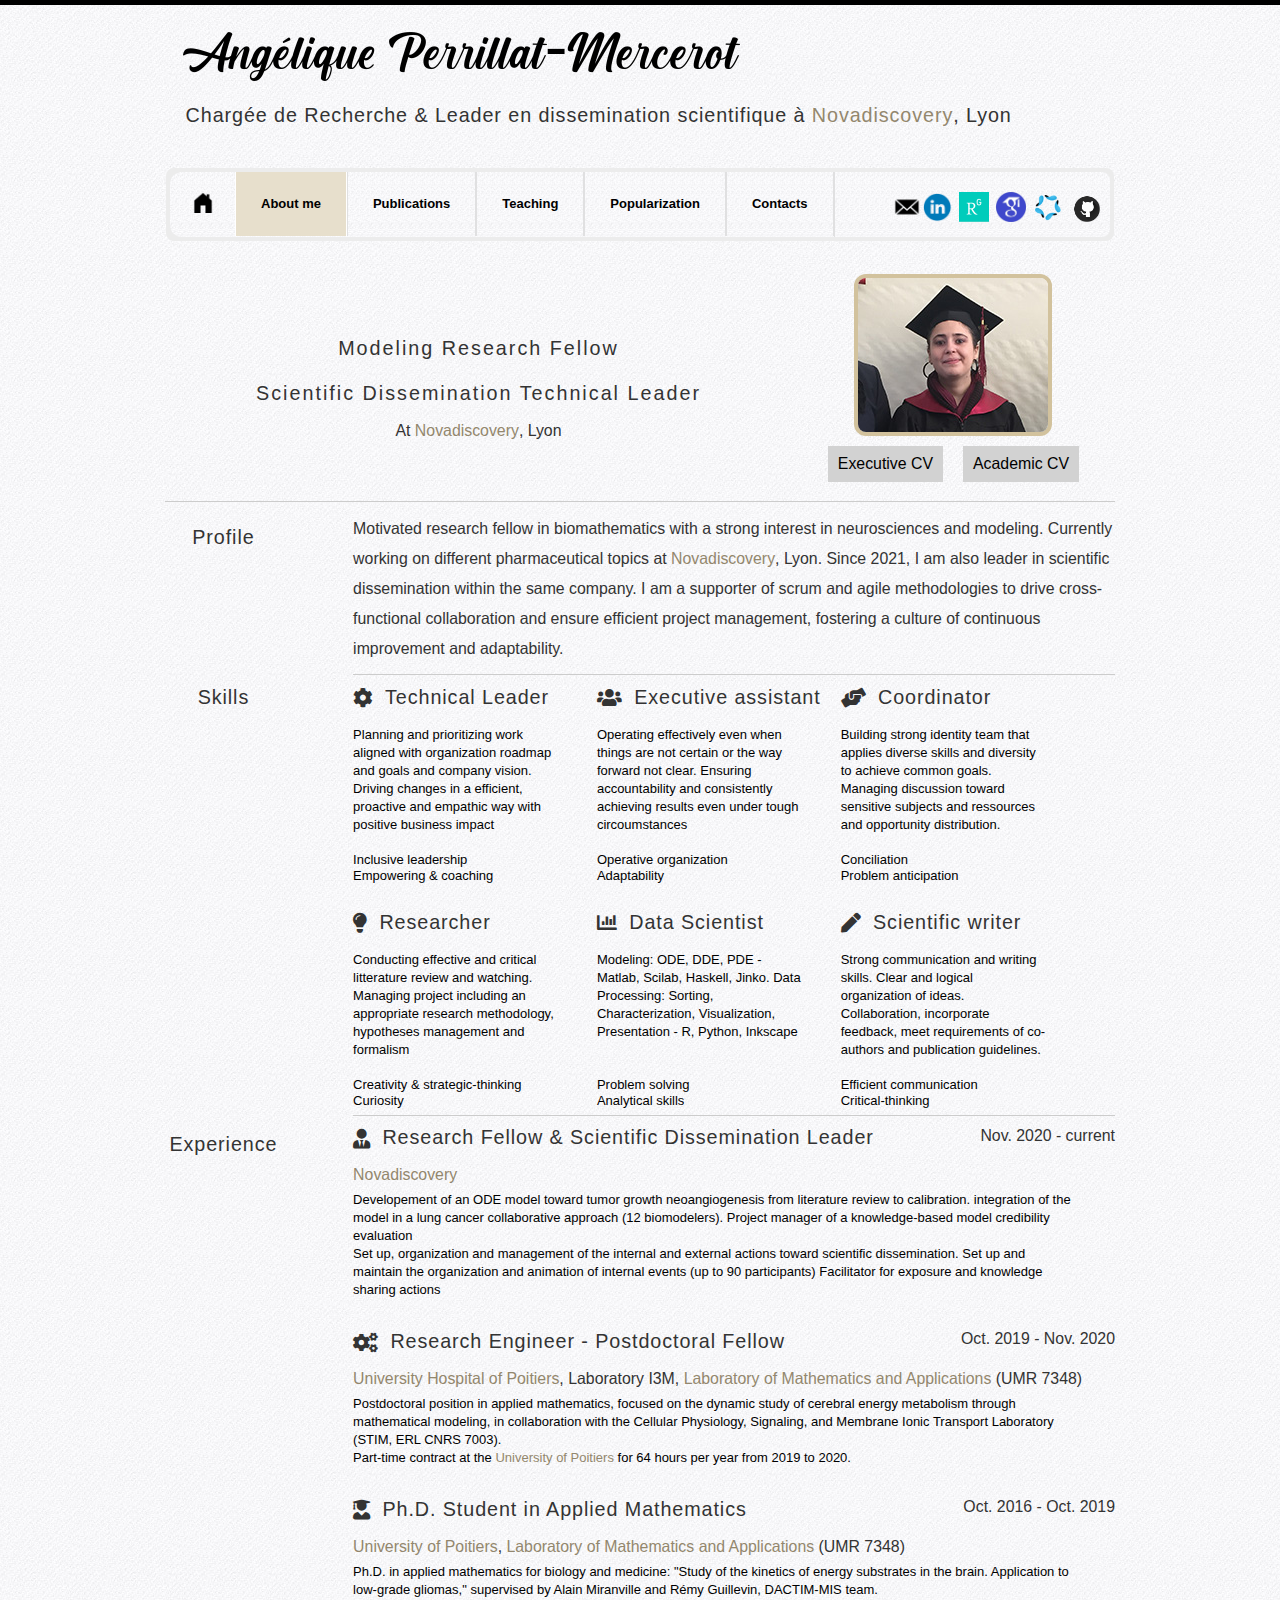
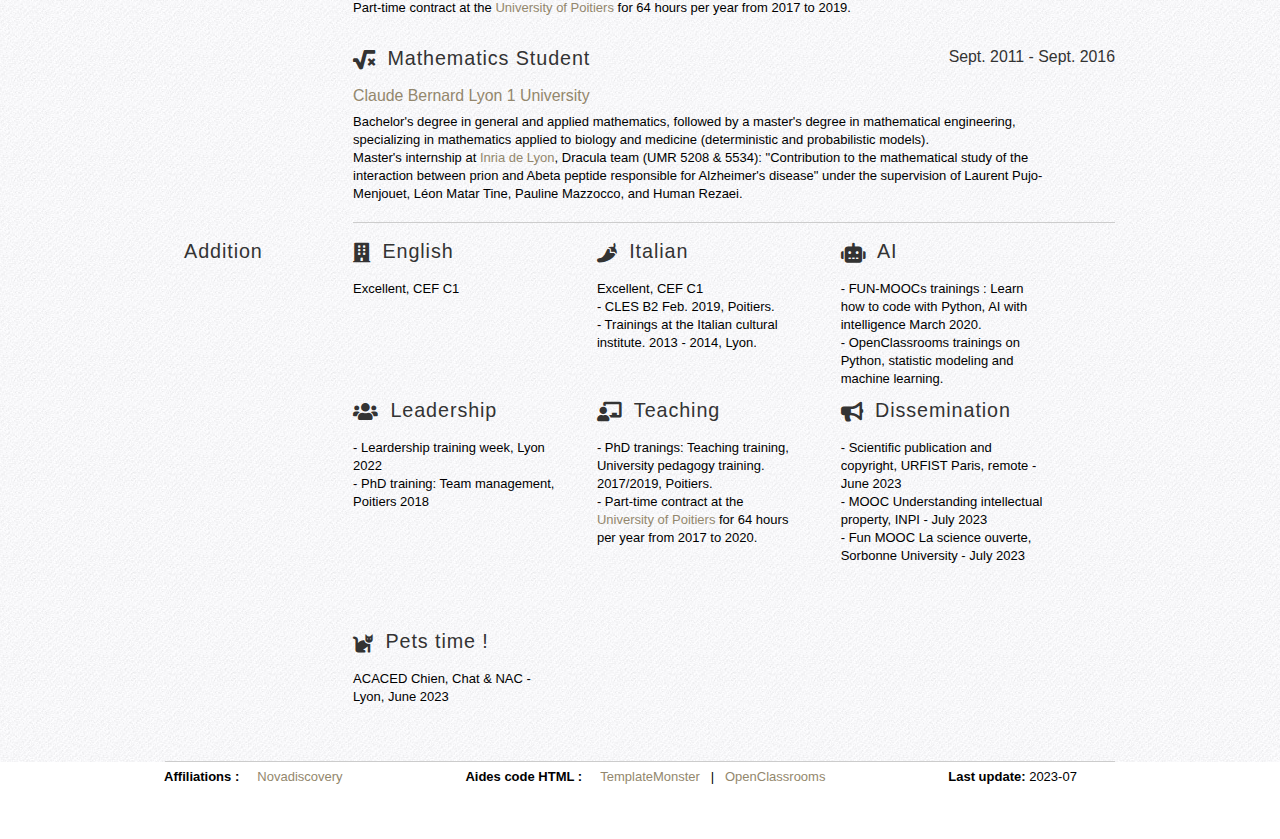
==== commit 3248231a: "CV update + MOOC Sciences ouvertes" ====
--- a/about.html
+++ b/about.html
@@ -248,7 +248,6 @@
                                         <p>&nbsp;</p>
                                         <p>&nbsp;</p>
                                         <p>&nbsp;</p>
-                                        <p>&nbsp;</p>
                                     </div>
                                     <div class="talent">
                                         <h2> <i class="fas fa-cat align-icon"></i> Pets time !</h2>
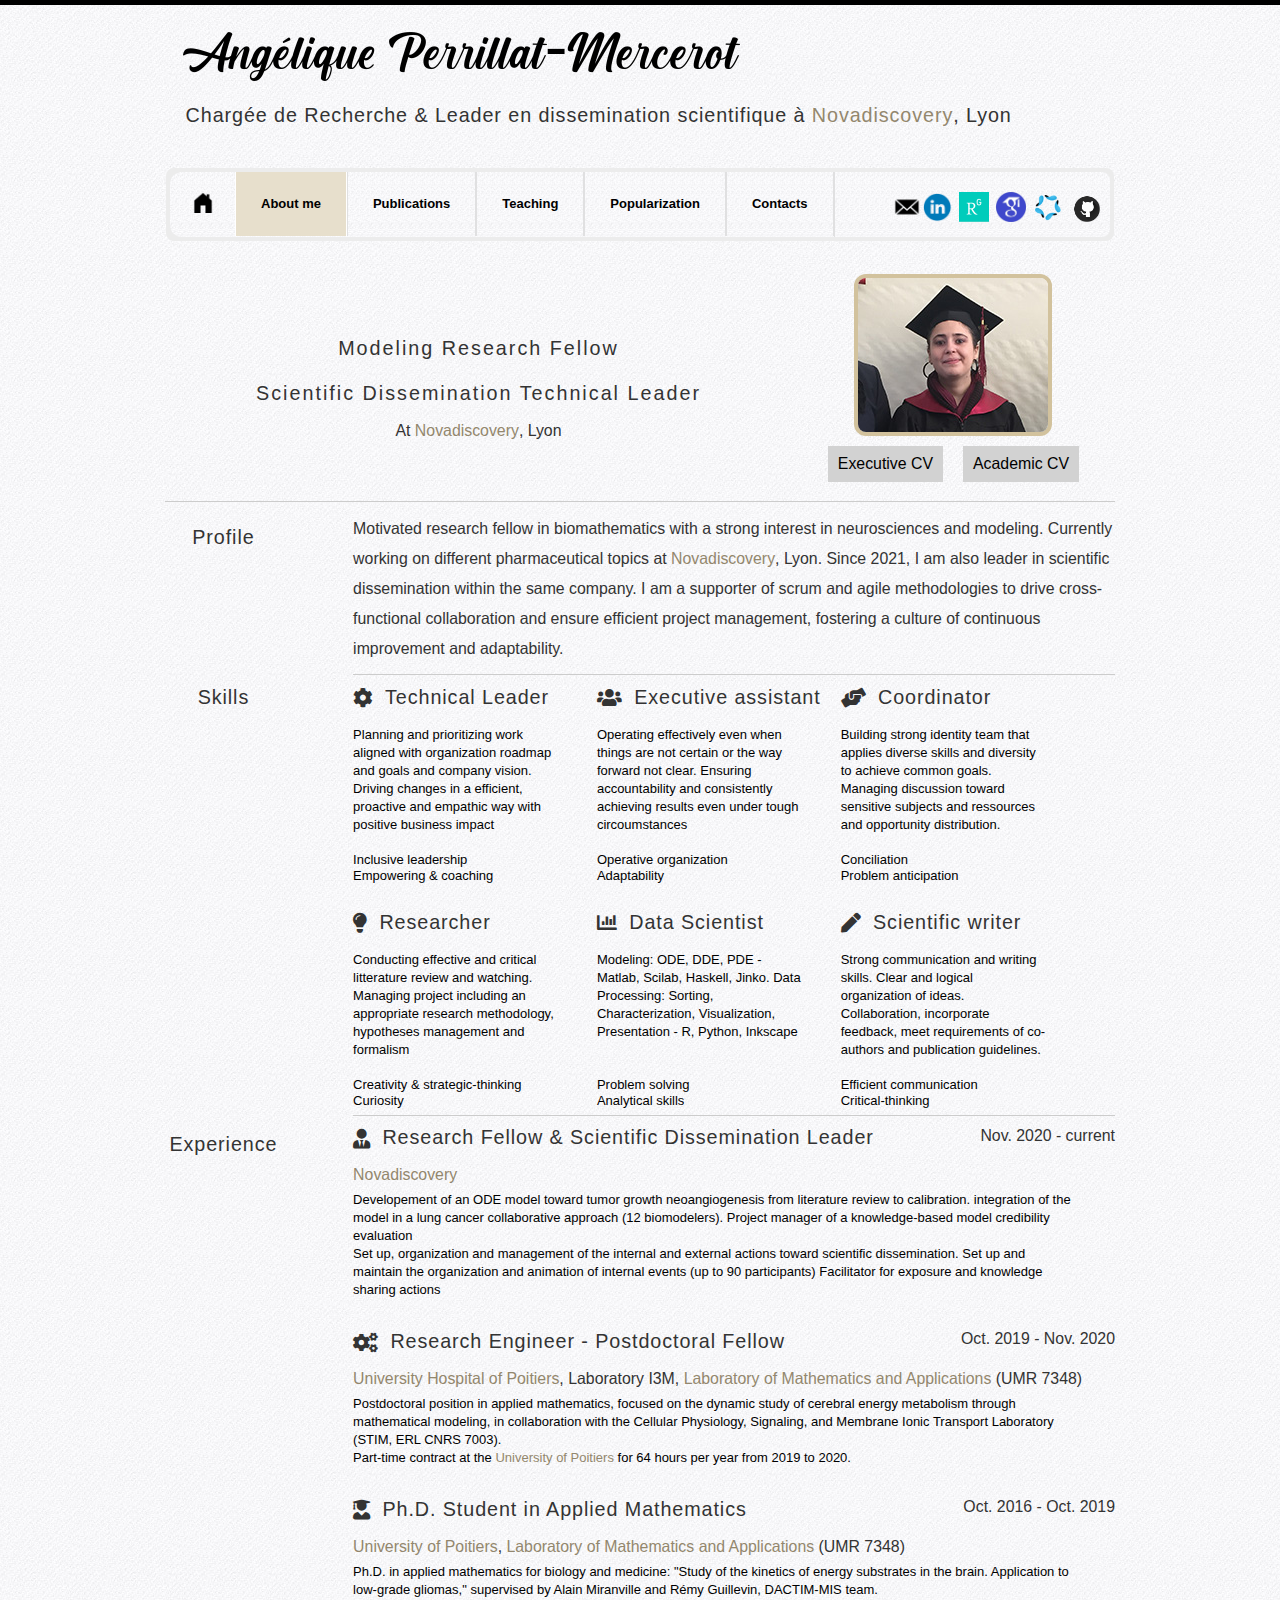
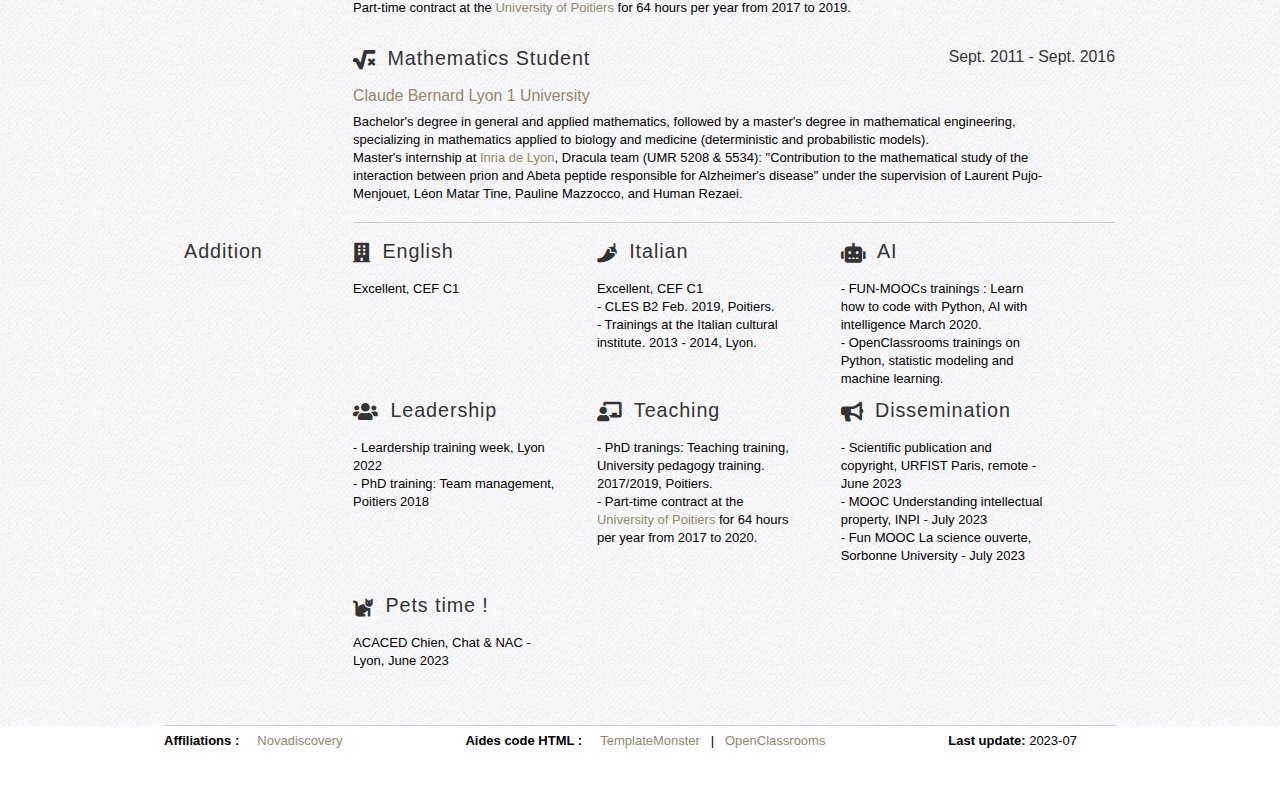
==== commit d462bf9a: "CV update + MOOC Sciences ouvertes" ====
--- a/about.html
+++ b/about.html
@@ -246,8 +246,6 @@
                                         <p>- MOOC Understanding intellectual property, INPI - July 2023 </p>
                                         <p>- Fun MOOC La science ouverte, Sorbonne University - July 2023 </p>
                                         <p>&nbsp;</p>
-                                        <p>&nbsp;</p>
-                                        <p>&nbsp;</p>
                                     </div>
                                     <div class="talent">
                                         <h2> <i class="fas fa-cat align-icon"></i> Pets time !</h2>
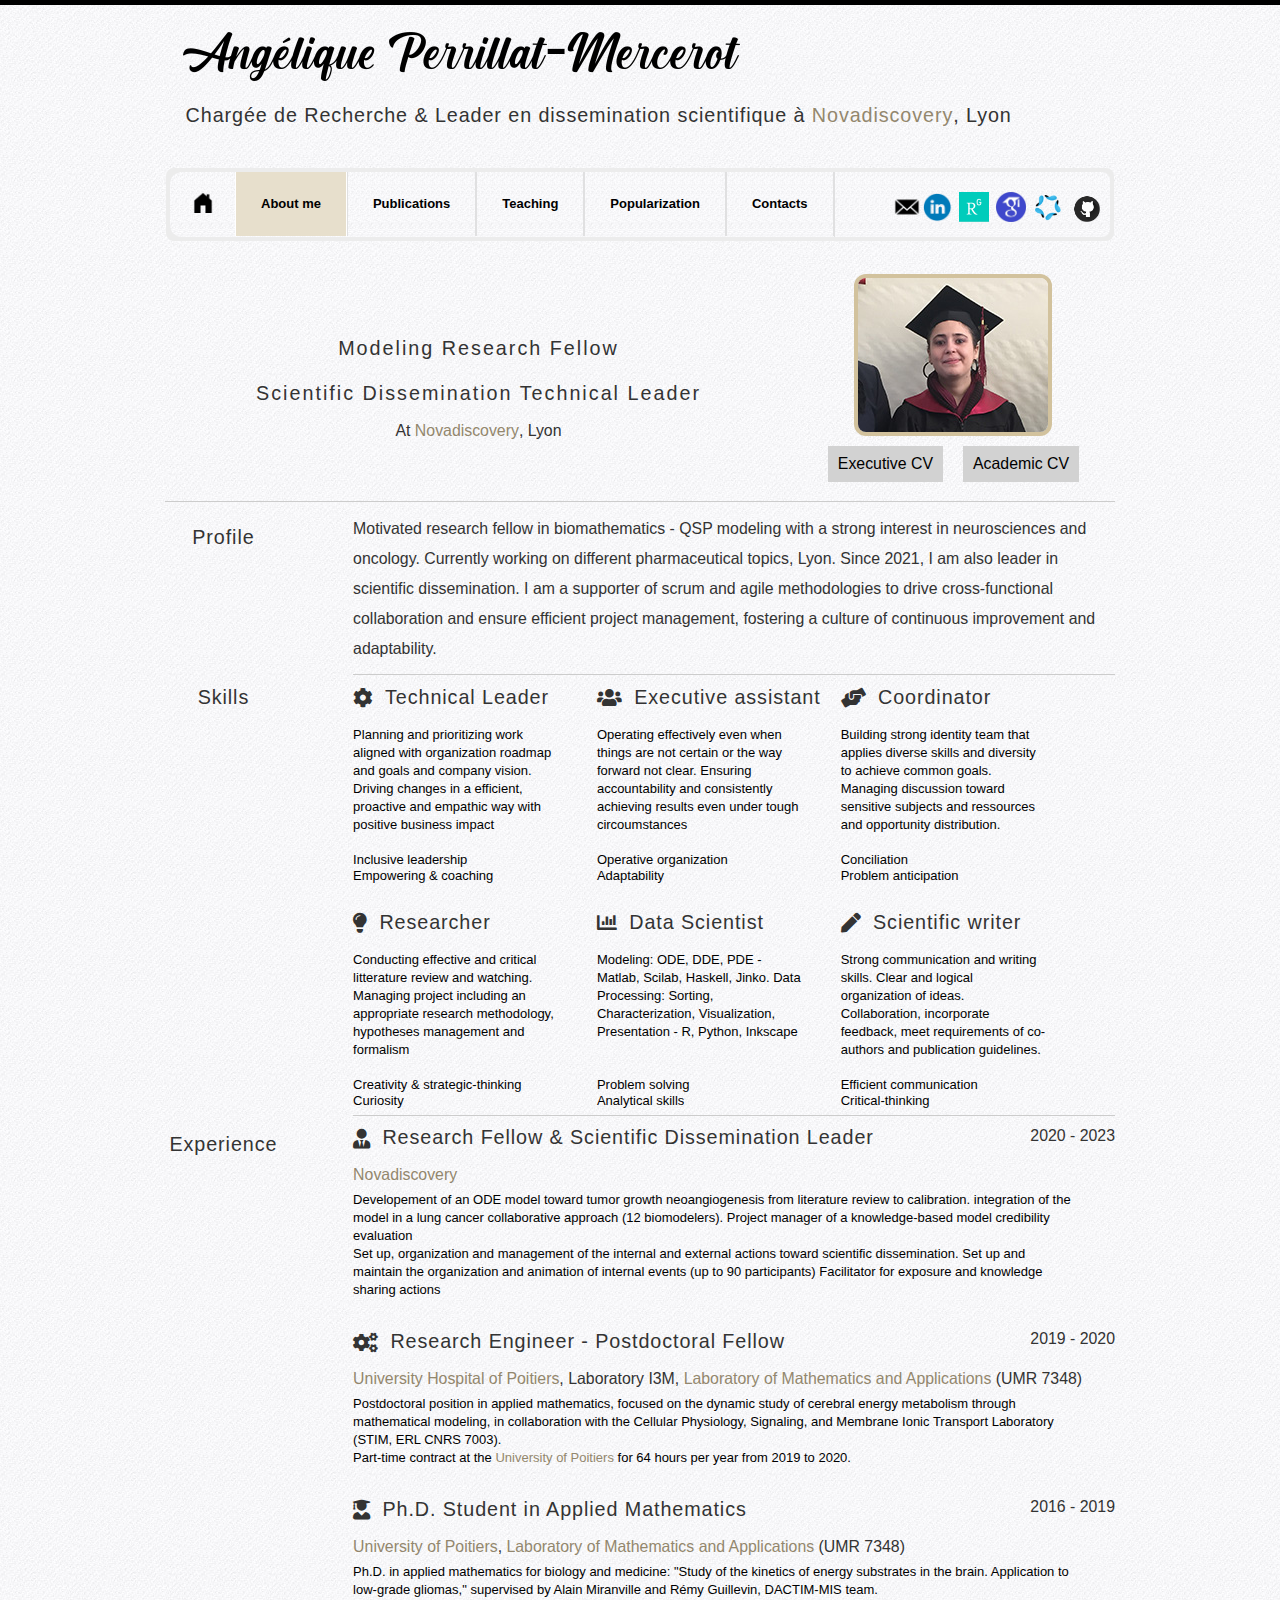
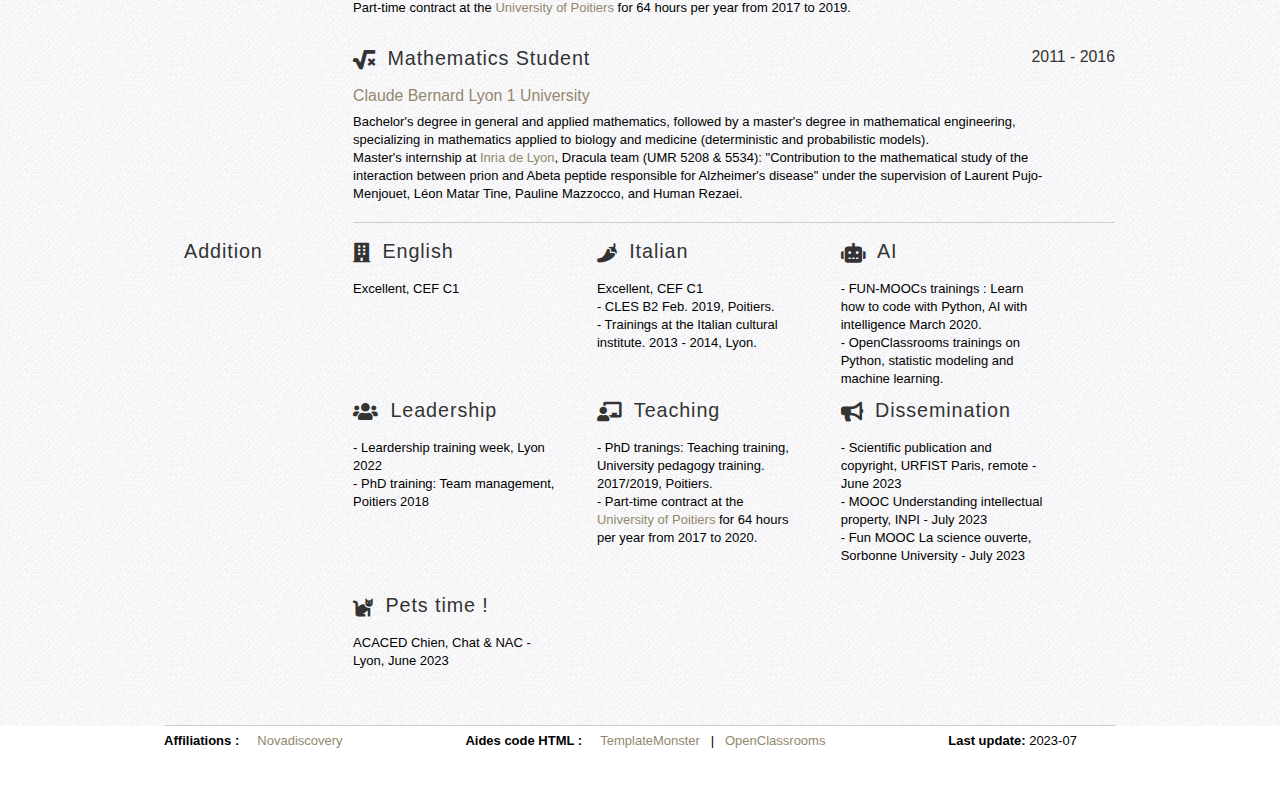
==== commit c77b8835: "John review" ====
--- a/about.html
+++ b/about.html
@@ -73,9 +73,9 @@
                             <div class="yui-u debut">
                                 <div class="job add">
                                     <h3>&nbsp;</h3>
-                                    <h4>Motivated research fellow in biomathematics with a strong interest in neurosciences and modeling. 
-                                        Currently working on different pharmaceutical topics at <a href="https://www.novadiscovery.com/" target="_blank" rel="nofollow" style="color:#93876d;">Novadiscovery</a>, Lyon. 
-                                        Since 2021, I am also leader in scientific dissemination within the same company. I am a supporter of scrum and agile methodologies to drive cross-functional collaboration and ensure efficient project management, fostering a culture of continuous improvement and adaptability.</h4>
+                                    <h4>Motivated research fellow in biomathematics - QSP modeling with a strong interest in neurosciences and oncology. 
+                                        Currently working on different pharmaceutical topics, Lyon. 
+                                        Since 2021, I am also leader in scientific dissemination. I am a supporter of scrum and agile methodologies to drive cross-functional collaboration and ensure efficient project management, fostering a culture of continuous improvement and adaptability.</h4>
                                     <h2>&nbsp;</h2>
                                     <h3>&nbsp;</h3>
                                     <h3>&nbsp;</h3>
@@ -170,7 +170,7 @@
                                 <div class="job">
                                     <h2> <i class="fas fa-user-tie align-icon"></i> Research Fellow & Scientific Dissemination Leader</h2>
                                     <h3><a href="https://www.novadiscovery.com/" target="_blank" rel="nofollow" style="color:#93876d;">Novadiscovery</a></h3>
-                                    <h4> Nov. 2020 - current</h4>
+                                    <h4> 2020 - 2023</h4>
                                     <p> Developement of an ODE model toward tumor growth neoangiogenesis from literature review to calibration. integration of the model in a lung cancer collaborative approach (12 biomodelers). Project manager of a knowledge-based model credibility evaluation <br>
                                         Set up, organization and management of the internal and external actions toward scientific dissemination.
                                         Set up and maintain the organization and animation of internal events (up to 90 participants)
@@ -180,21 +180,21 @@
                                 <div class="job">
                                     <h2> <i class="fas fa-cogs align-icon"></i> Research Engineer - Postdoctoral Fellow</h2>
                                     <h3><a href="https://www.chu-poitiers.fr/" target="_blank" rel="nofollow" style="color:#93876d;">University Hospital of Poitiers</a>, Laboratory I3M, <a href="http://rech-math.sp2mi.univ-poitiers.fr/" target="_blank" rel="nofollow" style="color:#93876d;">Laboratory of Mathematics and Applications</a> (UMR 7348)</h3>
-                                    <h4>Oct. 2019 - Nov. 2020</h4>
+                                    <h4>2019 - 2020</h4>
                                     <p>Postdoctoral position in applied mathematics, focused on the dynamic study of cerebral energy metabolism through mathematical modeling, in collaboration with the Cellular Physiology, Signaling, and Membrane Ionic Transport Laboratory (STIM, ERL CNRS 7003). <br>
                                     Part-time contract at the <a href="https://www.univ-poitiers.fr/" target="_blank" rel="nofollow" style="color:#93876d;">University of Poitiers</a> for 64 hours per year from 2019 to 2020.</p>
                                 </div>
                                 <div class="job">
                                     <h2> <i class="fas fa-user-graduate align-icon"></i>  Ph.D. Student in Applied Mathematics</h2>
                                     <h3><a href="https://www.univ-poitiers.fr/" target="_blank" rel="nofollow" style="color:#93876d;">University of Poitiers</a>, <a href="http://rech-math.sp2mi.univ-poitiers.fr/" target="_blank" rel="nofollow" style="color:#93876d;">Laboratory of Mathematics and Applications</a> (UMR 7348)</h3>
-                                    <h4>Oct. 2016 - Oct. 2019</h4>
+                                    <h4>2016 - 2019</h4>
                                     <p>Ph.D. in applied mathematics for biology and medicine: "Study of the kinetics of energy substrates in the brain. Application to low-grade gliomas," supervised by Alain Miranville and Rémy Guillevin, DACTIM-MIS team. <br>
                                     Part-time contract at the <a href="https://www.univ-poitiers.fr/" target="_blank" rel="nofollow" style="color:#93876d;">University of Poitiers</a> for 64 hours per year from 2017 to 2019.</p>
                                 </div>
                                 <div class="job">
                                     <h2> <i class="fas fa-square-root-alt align-icon"></i> Mathematics Student</h2>
                                     <h3><a href="https://www.univ-lyon1.fr/" target="_blank" rel="nofollow" style="color:#93876d;">Claude Bernard Lyon 1 University</a></h3>
-                                     <h4>Sept. 2011 - Sept. 2016</h4>
+                                     <h4>2011 - 2016</h4>
                                     <p>Bachelor's degree in general and applied mathematics, followed by a master's degree in mathematical engineering, specializing in mathematics applied to biology and medicine (deterministic and probabilistic models). <br> Master's internship at <a href="https://www.inria.fr/fr/centre-inria-grenoble-rhone-alpes" target="_blank" rel="nofollow" style="color:#93876d;">Inria de Lyon</a>, Dracula team (UMR 5208 & 5534): "Contribution to the mathematical study of the interaction between prion and Abeta peptide responsible for Alzheimer's disease" under the supervision of Laurent Pujo-Menjouet, Léon Matar Tine, Pauline Mazzocco, and Human Rezaei.</p>
                                 </div>
                             </div>
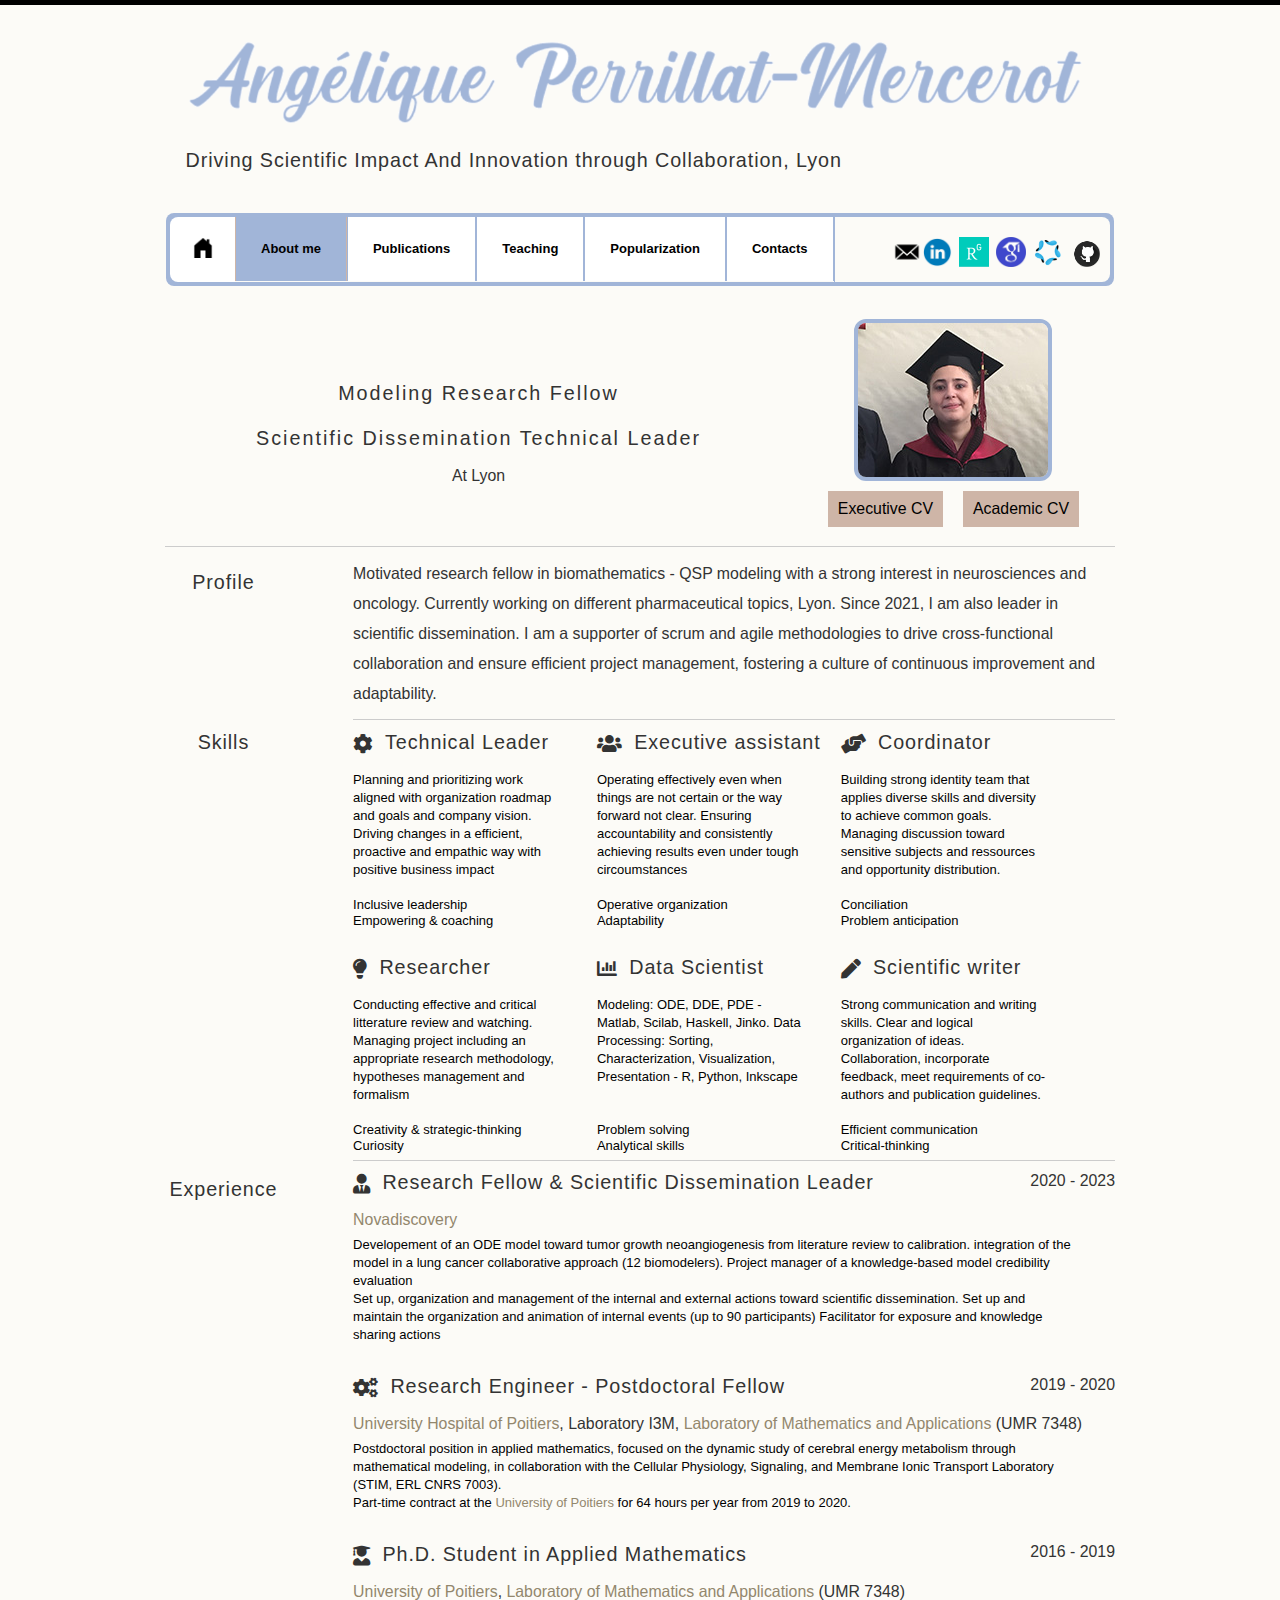
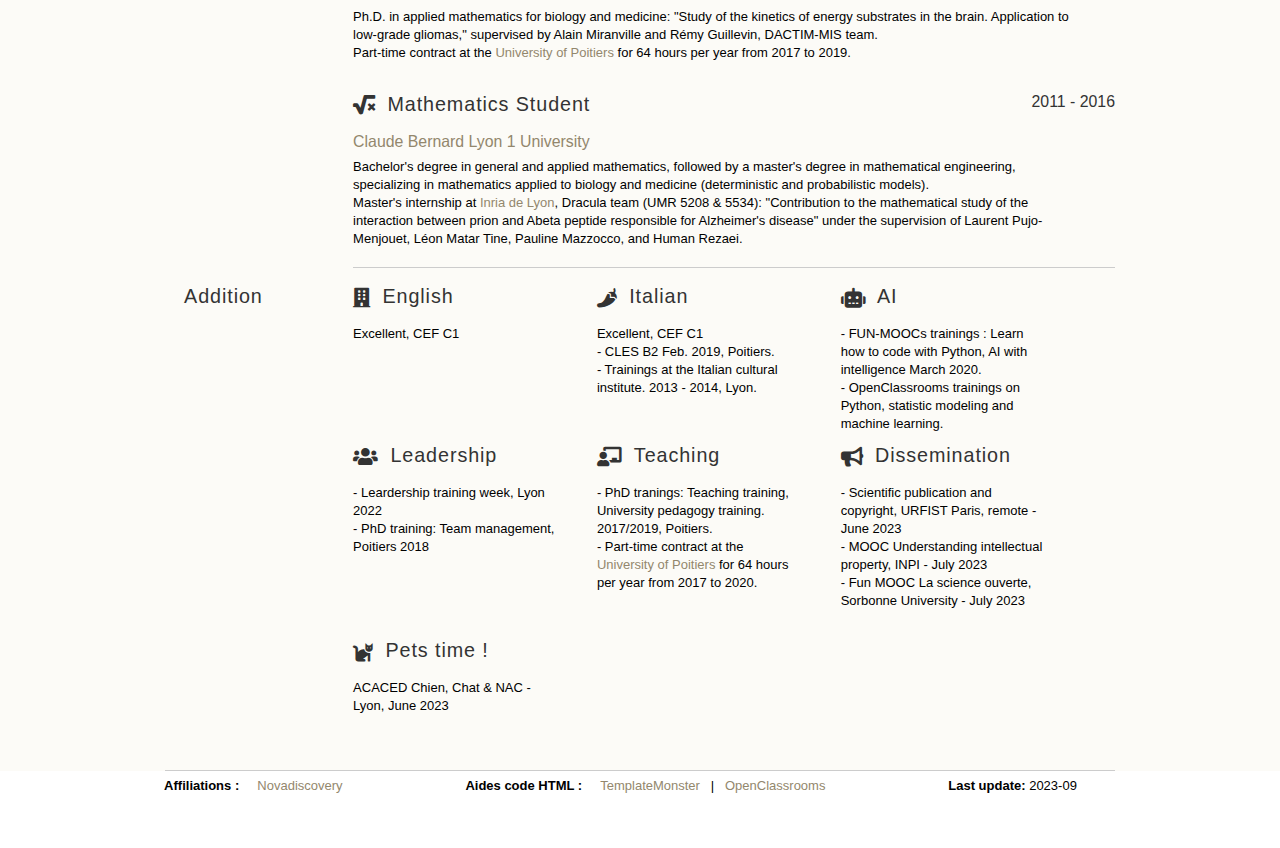
==== commit d1ecb569: "Colors change" ====
--- a/about.html
+++ b/about.html
@@ -14,8 +14,8 @@
   <div class="main">
       <!--==============================header=================================-->
       <header>
-        <div align="left"><h1><a href="index.html"><img src="images/logo.png" alt="" style="width: 10"></a></h1></div>
-        <h2 class="top-1 p0" align="left"> &nbsp;  &nbsp;  Chargée de Recherche & Leader en dissemination scientifique à <a href="https://www.novadiscovery.com/" target="_blank" rel="nofollow" style="color:#93876d;">Novadiscovery</a>, Lyon</h2>
+        <div align="left"><h1><a href="index.html"><img src="images/logo.png" alt="" style="width:900px;"></a></h1></div>
+        <h2 class="top-1 p0" align="left"> &nbsp;  &nbsp;  Driving Scientific Impact And Innovation through Collaboration, Lyon</h2>
         <div class="clear"></div>    
         <nav>
             <div>
@@ -50,7 +50,7 @@
                     <div class="yui-u first entete">
                         <h2>Modeling Research Fellow</h2> 
                         <h2>Scientific Dissemination Technical Leader</h2>
-                        <center><h3> At <a href="https://www.novadiscovery.com/" target="_blank" rel="nofollow" style="color:#93876d;">Novadiscovery</a>, Lyon </h3></center>
+                        <center><h3> At Lyon </h3></center>
                     </div>
                     <div style="display: flex; flex-direction: column; align-items: center;">
     <div>
@@ -274,7 +274,7 @@
             <p><strong>Affiliations : &nbsp; </strong> &nbsp;
             <a href="https://www.novadiscovery.com/" target="_blank" rel="nofollow" style="color:#93876d;">Novadiscovery</a> &nbsp;&nbsp; &nbsp; &nbsp; &nbsp; &nbsp; &nbsp;&nbsp; &nbsp; &nbsp; &nbsp; &nbsp; &nbsp;&nbsp; &nbsp; &nbsp; &nbsp; &nbsp; <strong>Aides code HTML : &nbsp; </strong> &nbsp;
             <a href="http://store.templatemonster.com?aff=netsib1" target="_blank" rel="nofollow" style="color:#93876d;">TemplateMonster</a> &nbsp; | &nbsp;
-            <a href="https://openclassrooms.com/fr/courses/1603881-apprenez-a-creer-votre-site-web-avec-html5-et-css3" target="_blank" rel="nofollow" style="color:#93876d;">OpenClassrooms</a> &nbsp;&nbsp; &nbsp; &nbsp; &nbsp; &nbsp; &nbsp;&nbsp; &nbsp; &nbsp; &nbsp; &nbsp; &nbsp;&nbsp; &nbsp; &nbsp; &nbsp; &nbsp;  <strong>Last update:</strong> 2023-07 </p>
+            <a href="https://openclassrooms.com/fr/courses/1603881-apprenez-a-creer-votre-site-web-avec-html5-et-css3" target="_blank" rel="nofollow" style="color:#93876d;">OpenClassrooms</a> &nbsp;&nbsp; &nbsp; &nbsp; &nbsp; &nbsp; &nbsp;&nbsp; &nbsp; &nbsp; &nbsp; &nbsp; &nbsp;&nbsp; &nbsp; &nbsp; &nbsp; &nbsp;  <strong>Last update:</strong> 2023-09 </p>
         </div> 
     </div> 
 </footer>   
--- a/css/style.css
+++ b/css/style.css
@@ -8,16 +8,16 @@
 a {text-decoration:none; cursor:pointer}
 a:hover {text-decoration:none}
 
-a.button {background:#d2c29d; font-size:14px; line-height:20px; color:#fff; display:inline-block; padding:6px 20px 5px 20px; border-radius:5px; box-shadow:0 1px 1px #fff}
-a.button:hover {background:#d2c29d}
-
-a.link {text-decoration:none; cursor:pointer; color:#d2c29d}
+a.button {background:#a1b5d8; font-size:14px; line-height:20px; color:#fff; display:inline-block; padding:6px 20px 5px 20px; border-radius:5px; box-shadow:0 1px 1px #fff}
+a.button:hover {background:#a1b5d8}
+
+a.link {text-decoration:none; cursor:pointer; color:#a1b5d8}
 a.link:hover {text-decoration:underline}
 
 .color-1 {color:#fff}
 a.color-1:hover {text-decoration:underline}
 
-.font-3 {font-size:17px; line-height:33px; color:#d2c29d}
+.font-3 {font-size:17px; line-height:33px; color:#a1b5d8}
 
 h2 {font-size:34px; line-height:45px; color:#000; font-weight:normal; font-family:ahoma, Geneva, sans-serif;; letter-spacing:0.91px}
 .bis {padding-left:10px;}
@@ -32,7 +32,7 @@
 ul {margin:0; padding:0;list-style-image:none}
 ul.list-1 li {padding:10px 0 0 17px; line-height:25px; background:url(../images/marker.gif) 0 20px no-repeat}
 ul.list-1 li a {font-size:14px; color:#000; line-height:25px}
-ul.list-1 li a:hover {color:#d2c29d}
+ul.list-1 li a:hover {color:#a1b5d8}
 
 /******************************************************************/
 .clear {clear:both; line-height:0; font-size:0; width:100%}
@@ -80,8 +80,8 @@
 
 h1 {margin:27px 0 0 23px; display:inline-block; z-index:100}
 
-.form-search {float:right; margin:60px 39px 0 0; border:#d2c29d; 1px solid; background:#fff; border-radius:4px}
-#form-search input {width:186px; height:18px; font-family:Arial, Helvetica, sans-serif; font-size:13px; background:transparent; border:none; color:#e0e0e1;  vertical-align:top; padding:5px 10px 5px 13px; display:inline-block; float:left; margin-right:4px}
+.form-search {float:right; margin:60px 39px 0 0; border:#a1b5d8; 1px solid; background:#fff; border-radius:4px}
+#form-search input {width:186px; height:18px; font-family:Arial, Helvetica, sans-serif; font-size:13px; background:transparent; border:none; color:#ceb5a7;  vertical-align:top; padding:5px 10px 5px 13px; display:inline-block; float:left; margin-right:4px}
 .search_button {background:url(../images/search-button.png) 0 0 no-repeat; display:inline-block; vertical-align:top; float:left; width:26px; height:29px; margin:0 0 0 0}
 .search_button:hover {background:url(../images/search-button.png) right 0 no-repeat}
 
@@ -94,20 +94,20 @@
 .icon-3 {background:url(../images/social3.png) 0 0 no-repeat; margin-left:7px; width:30px; height:30px; display:block; background-size:30px;}
 .icon-4 {background:url(../images/social4.png) 0 0 no-repeat; margin-left:7px; width:30px; height:30px; display:block; background-size:30px;}
 .icon-5 {background:url(../images/social5.png) 0 0 no-repeat; margin-left:7px; width:30px; height:30px; display:block; background-size:34px;}
-.social-icons a:hover {background-color:#e7dfcc}
-
-nav {z-index:100; border-radius:8px; background:#ececec; margin:22px 6px 0 6px; padding:4px} 
-nav>div {background:url(../images/nav.jpg) 0 0 repeat-x #e0e0e1; border-radius:12px 8px 8px 12px}
-ul.menu {margin:0 0px 0 0;  border-right:#e0e0e1 1px solid; display:inline-block; float:left}
-ul.menu li {float:left; line-height:17px; margin:0 0 0 0; background:url(../images/transp.png) 0 0 repeat; border-right:#e0e0e1 1px solid; border-left:#e0e0e1 1px solid}
+.social-icons a:hover {background-color:#a1b5d8}
+
+nav {z-index:100; border-radius:8px; background:#a1b5d8; margin:22px 6px 0 6px; padding:4px} 
+nav>div {background:url(../images/nav.jpg) 0 0 repeat-x #a1b5d8; border-radius:12px 8px 8px 12px}
+ul.menu {margin:0 0px 0 0;  border-right:#a1b5d8 1px solid; display:inline-block; float:left}
+ul.menu li {float:left; line-height:17px; margin:0 0 0 0; background:url(../images/transp.png) 0 0 repeat; border-right:#a1b5d8 1px solid; border-left:#a1b5d8 1px solid}
 ul.menu li a {font-size:13px; line-height:17px; color:#000000; font-weight:bold; display:block; padding:23px 25px 24px 25px}
 ul.menu li.home-page {display:inline-block; background:url(../images/transp.png) 0 0 repeat; border-radius:8px 0 0 8px; border:none !important}
-ul.menu li:hover , ul.menu li.current {background:url(../images/nav2.jpg) 0 0 repeat-x #fff; border-right:#fff 1px solid; border-left:#fff 1px solid}
+ul.menu li:hover , ul.menu li.current {background:url(../images/nav2.jpg) 0 0 repeat-x #ceb5a7; border-right:#ceb5a7 1px solid; border-left:#ceb5a7 1px solid}
 ul.menu li.home-page a {padding:21px 22px 24px 23px !important}
 ul.menu li.home-page span {background:url(../images/home-page-imag.png) 0 0 no-repeat; width:20px; height:20px; display:block; background-size:20px; background-color:transparent;}
 ul.menu li.home-page img {width:50%; height:50%;}
 
-ul.menu2 li {float:left; line-height:13px; margin:0 0 0 0; background:url(../images/transp.png) 0 0 repeat; border-right:#e0e0e1 0px solid; border-left:#e0e0e1 0px solid} 
+ul.menu2 li {float:left; line-height:13px; margin:0 0 0 0; background:url(../images/transp.png) 0 0 repeat; border-right:#a1b5d8 0px solid; border-left:#a1b5d8 0px solid} 
 ul.menu2 li a {font-size:13px; line-height:19px; color:#000000; font-weight:bold; display:block; padding:10px 43px 10px 40px}
 ul.menu2 li:hover , ul.menu2 li.current {background:url(../images/nav2.jpg) 0 0 repeat-x #fff; border-right:#fff 1px solid; border-left:#fff 1px solid}
 
@@ -117,22 +117,22 @@
 .border-1 {background:url(../images/border-1.gif) 0 bottom repeat-x}
 
 .line-1 {background:url(../images/line.png) 0 bottom repeat-x; padding-bottom:29px; margin-bottom:24px}
-.img-border{border:#d2c29d 4px solid; border-radius:12px}
-.img-nova{border:#d2c29d 4px solid; border-radius:12px}
-
-.block-1>div {background:#e0e0e1; float:left; width:200px; margin-right:27px}
-.block-1>div h3 {background:#e0e0e1; margin-bottom:16px}
-.block-1>div img {background:#e0e0e1; margin-bottom:12px}
+.img-border{border:#a1b5d8 4px solid; border-radius:12px}
+.img-nova{border:#a1b5d8 4px solid; border-radius:12px}
+
+.block-1>div {background:#fcfbf7; float:left; width:200px; margin-right:27px}
+.block-1>div h3 {background:#fcfbf7; margin-bottom:16px}
+.block-1>div img {background:#fcfbf7; margin-bottom:12px}
 .block-1>div a.button {margin:18px 0 0 0}
 
-.aside {background:#e0e0e1; width:100%; padding:33px 0 60px 0}
+.aside {background:#fcfbf7; width:100%; padding:33px 0 60px 0}
 
 .block-2>div {float:left; width:420px; margin-right:40px}
 
 .block-3>div {float:left; width:278px; margin-right:27px; padding:37px 0 40px 0}
 
 .box-1 {overflow:hidden; padding-bottom:10px}
-.box-1>span {display:inline-block; width:50px; font-size:14px; line-height:25px; color:#d2c29d; font-weight:bold; float:left}
+.box-1>span {display:inline-block; width:50px; font-size:14px; line-height:25px; color:#a1b5d8; font-weight:bold; float:left}
 
 .block-4 {display: flex; flex-wrap: wrap;}
 .block-4 > div {margin-right: 18px;}
@@ -178,7 +178,7 @@
 
 .move {margin-top:0em; margin-right: 0em}
 
-a#pdf {display: block; float: left; background: #d2d2d2; color: black; padding: 3px 10px 3px 10px; text-decoration: none;  }
+a#pdf {display: block; float: left; background: #ceb5a7; color: black; padding: 3px 10px 3px 10px; text-decoration: none;  }
 a#pdf:hover { background: #222; color:white; }
 .move1 {margin-top: -1em; margin-left: 21em}
 .move2 {margin-top: -1em; margin-left: 32em}
--- a/css/resume.css
+++ b/css/resume.css
@@ -10,7 +10,7 @@
 h3, h4 { font-size: 122%; } 
 h1, h2, h3, h4 { color: #333; }
 p { font-size: 100%; line-height: 18px; padding-right: 3em; }
-a { color: #D2C29D} 
+a { color: #ceb5a7} 
 a:hover { text-decoration: none; } 
 strong { font-weight: bold; } 
 p.enlarge { font-size: 144%; padding-right: 6.5em; line-height: 24px; }
@@ -27,7 +27,7 @@
 .entete {margin-top: 4em;}
 .remonte {margin-top: -2em;}
 
-a#pdf { display: block; float: left; background: #d2d2d2; color: black; padding: 3px 10px 3px 10px; text-decoration: none;  }
+a#pdf { display: block; float: left; background: #ceb5a7; color: black; padding: 3px 10px 3px 10px; text-decoration: none;  }
 a#pdf:hover { background: #222; color:white; }
 
 .add {border-bottom: 1px solid #ccc;}
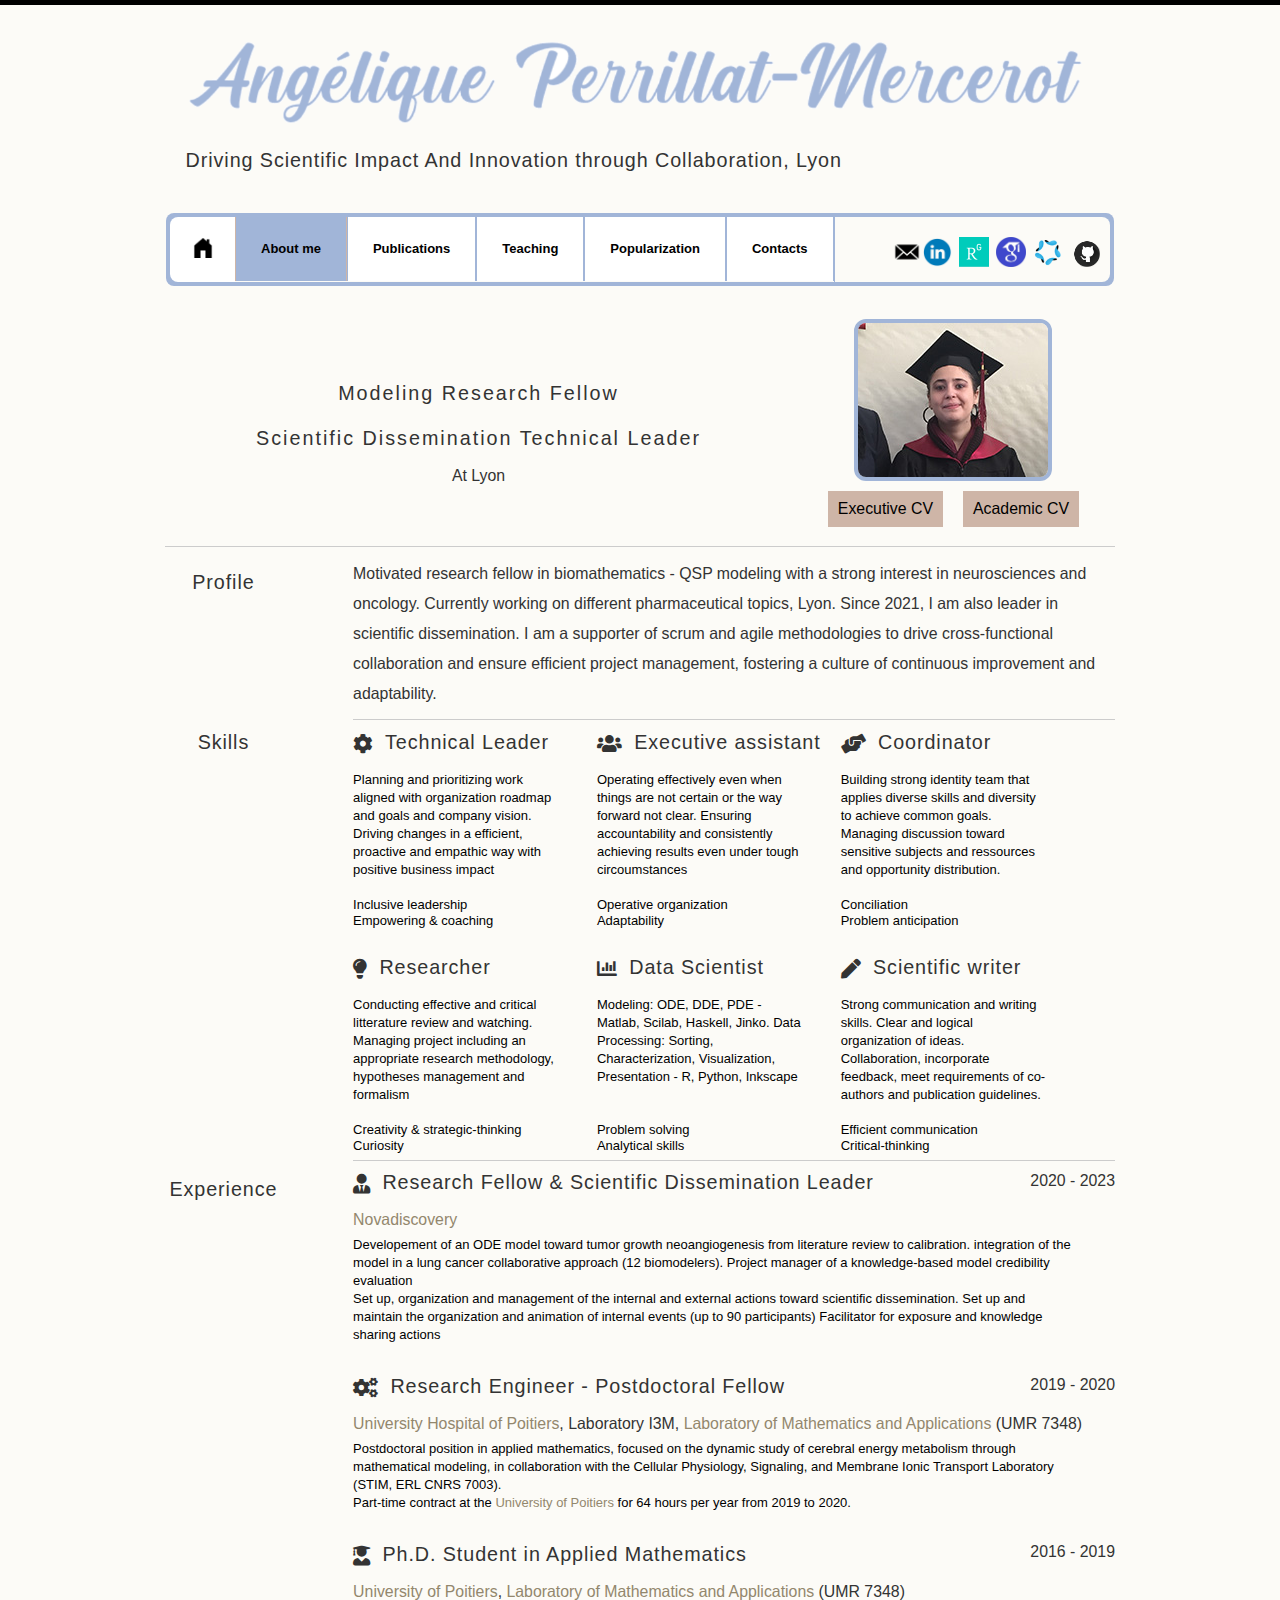
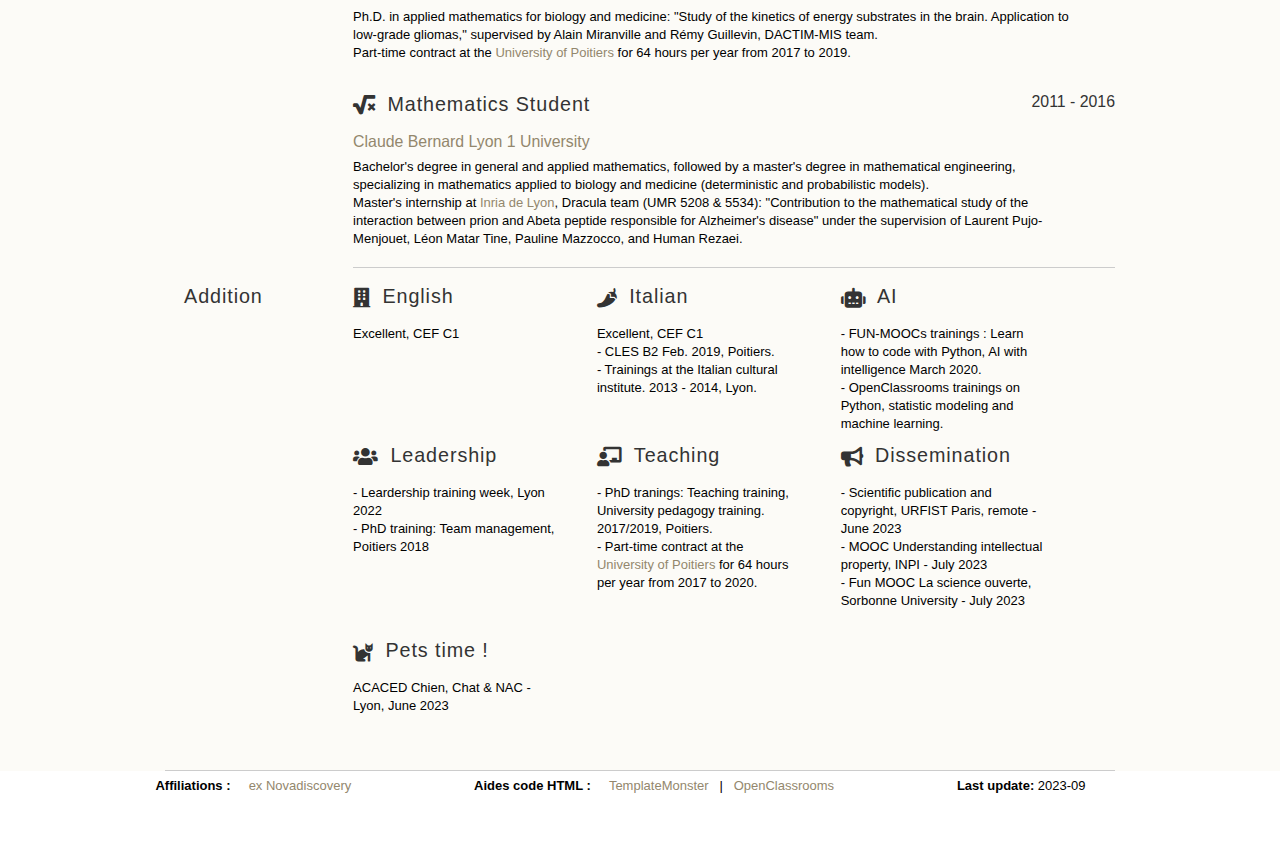
==== commit b9d4d5ad: "small fix" ====
--- a/about.html
+++ b/about.html
@@ -272,7 +272,7 @@
     <div class="remonte">
         <div id="footer">
             <p><strong>Affiliations : &nbsp; </strong> &nbsp;
-            <a href="https://www.novadiscovery.com/" target="_blank" rel="nofollow" style="color:#93876d;">Novadiscovery</a> &nbsp;&nbsp; &nbsp; &nbsp; &nbsp; &nbsp; &nbsp;&nbsp; &nbsp; &nbsp; &nbsp; &nbsp; &nbsp;&nbsp; &nbsp; &nbsp; &nbsp; &nbsp; <strong>Aides code HTML : &nbsp; </strong> &nbsp;
+            <a href="https://www.novadiscovery.com/" target="_blank" rel="nofollow" style="color:#93876d;">ex Novadiscovery</a> &nbsp;&nbsp; &nbsp; &nbsp; &nbsp; &nbsp; &nbsp;&nbsp; &nbsp; &nbsp; &nbsp; &nbsp; &nbsp;&nbsp; &nbsp; &nbsp; &nbsp; &nbsp; <strong>Aides code HTML : &nbsp; </strong> &nbsp;
             <a href="http://store.templatemonster.com?aff=netsib1" target="_blank" rel="nofollow" style="color:#93876d;">TemplateMonster</a> &nbsp; | &nbsp;
             <a href="https://openclassrooms.com/fr/courses/1603881-apprenez-a-creer-votre-site-web-avec-html5-et-css3" target="_blank" rel="nofollow" style="color:#93876d;">OpenClassrooms</a> &nbsp;&nbsp; &nbsp; &nbsp; &nbsp; &nbsp; &nbsp;&nbsp; &nbsp; &nbsp; &nbsp; &nbsp; &nbsp;&nbsp; &nbsp; &nbsp; &nbsp; &nbsp;  <strong>Last update:</strong> 2023-09 </p>
         </div> 
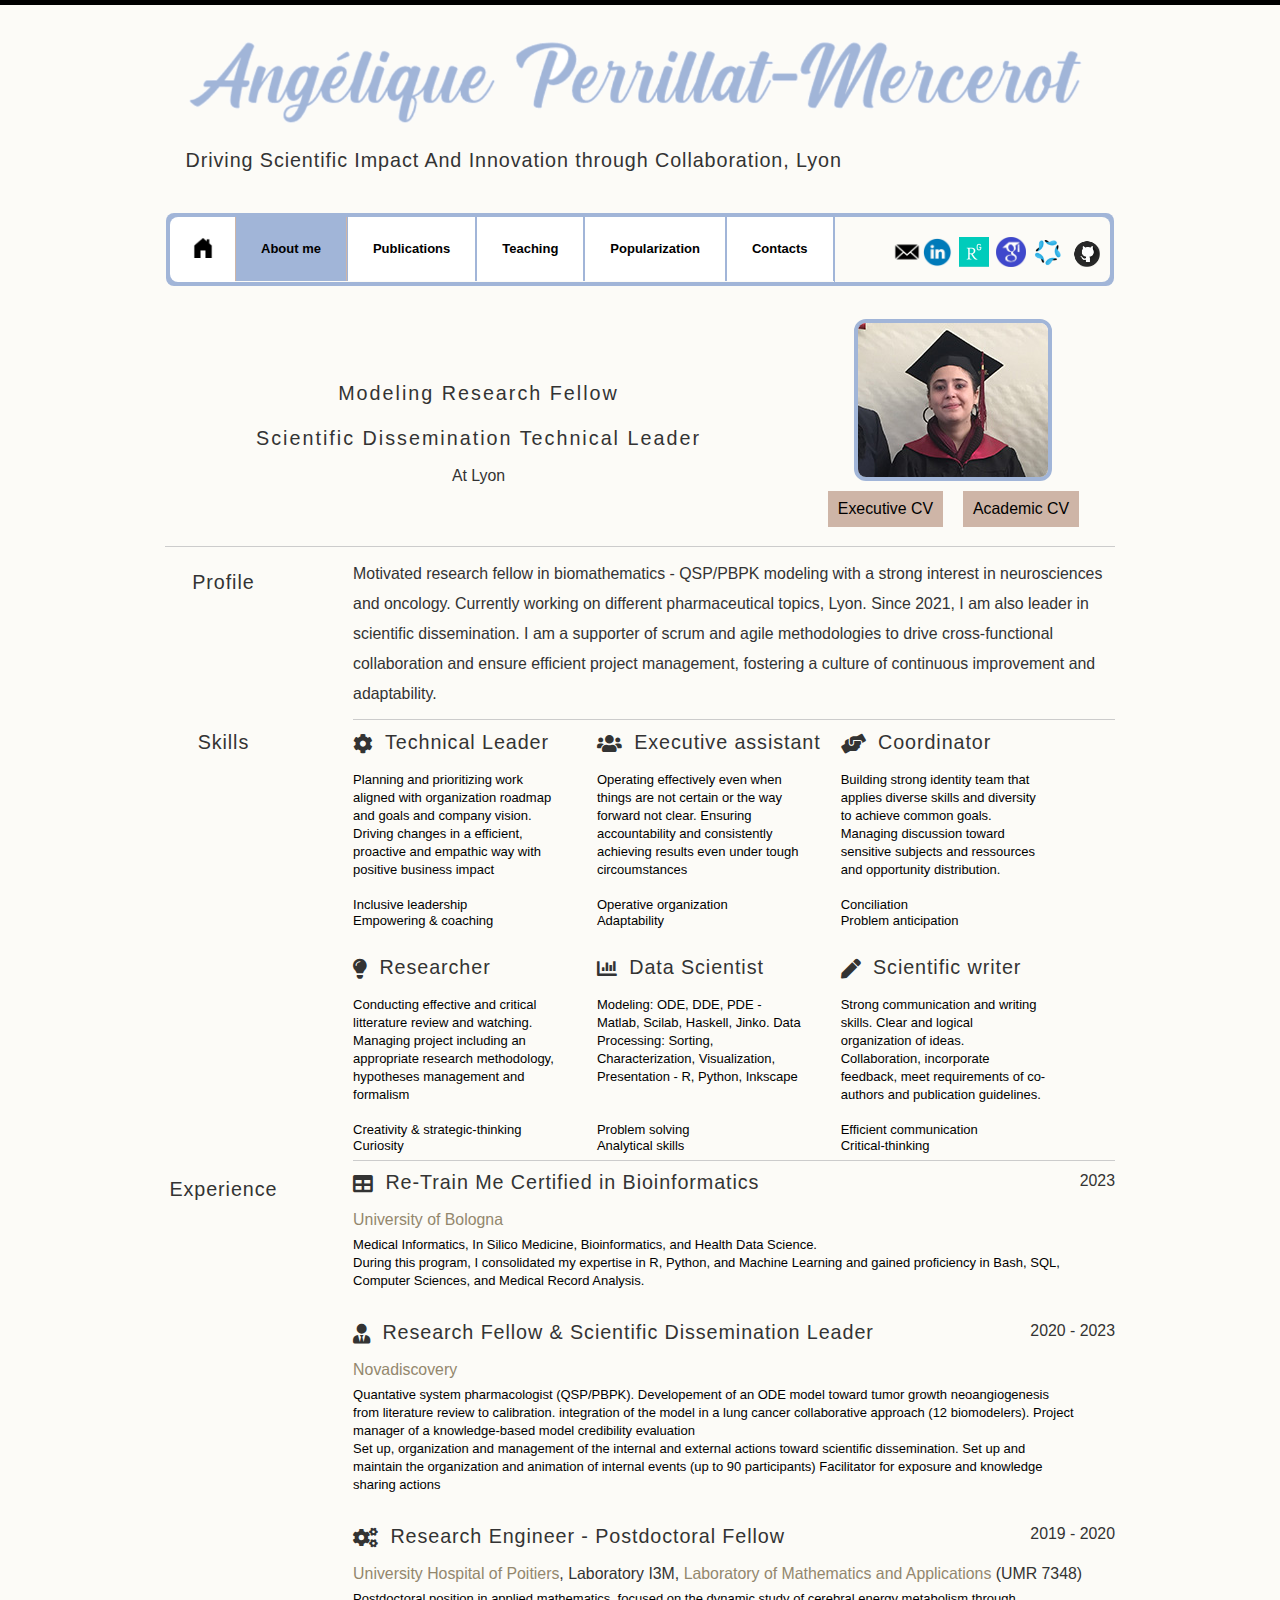
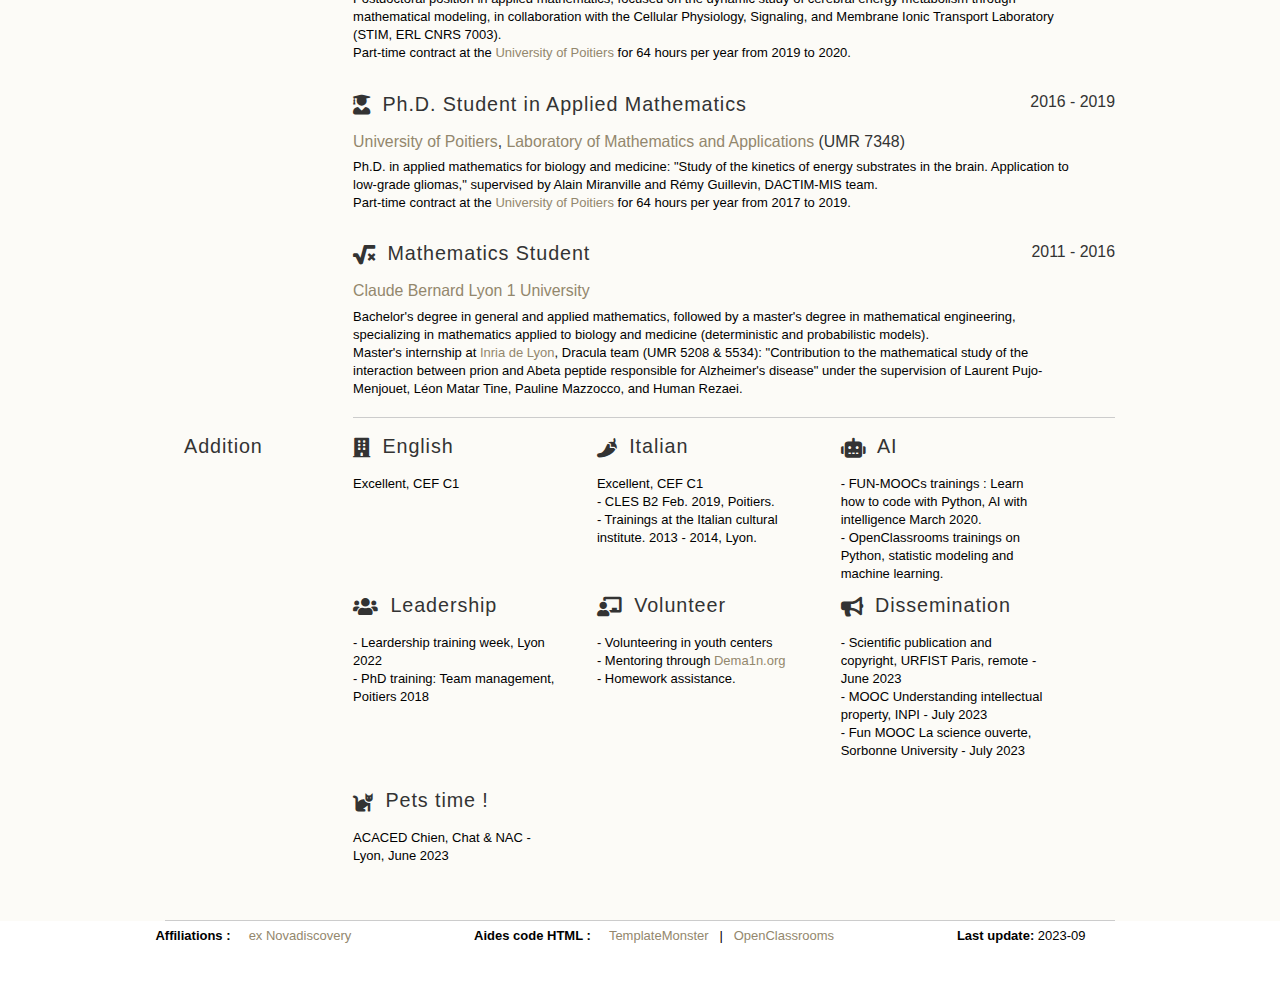
==== commit a204932e: "add Re-train" ====
--- a/about.html
+++ b/about.html
@@ -73,7 +73,7 @@
                             <div class="yui-u debut">
                                 <div class="job add">
                                     <h3>&nbsp;</h3>
-                                    <h4>Motivated research fellow in biomathematics - QSP modeling with a strong interest in neurosciences and oncology. 
+                                    <h4>Motivated research fellow in biomathematics - QSP/PBPK modeling with a strong interest in neurosciences and oncology. 
                                         Currently working on different pharmaceutical topics, Lyon. 
                                         Since 2021, I am also leader in scientific dissemination. I am a supporter of scrum and agile methodologies to drive cross-functional collaboration and ensure efficient project management, fostering a culture of continuous improvement and adaptability.</h4>
                                     <h2>&nbsp;</h2>
@@ -168,10 +168,18 @@
                             </div>
                             <div class="yui-u">
                                 <div class="job">
+                                    <h2> <i class="fas fa-table align-icon"></i> Re-Train Me Certified in Bioinformatics</h2>
+                                    <h3><a href="https://www.almahealthdb.it/re-train/" target="_blank" rel="nofollow" style="color:#93876d;">University of Bologna</a></h3>
+                                    <h4> 2023</h4>
+                                    <p> Medical Informatics, In Silico Medicine, Bioinformatics, and Health Data Science.</br>
+                                        During this program, I consolidated my expertise in R, Python, and Machine Learning and gained proficiency in Bash, SQL, Computer Sciences, and Medical Record Analysis.
+                                    </p>
+                                </div>  
+                                <div class="job">
                                     <h2> <i class="fas fa-user-tie align-icon"></i> Research Fellow & Scientific Dissemination Leader</h2>
                                     <h3><a href="https://www.novadiscovery.com/" target="_blank" rel="nofollow" style="color:#93876d;">Novadiscovery</a></h3>
                                     <h4> 2020 - 2023</h4>
-                                    <p> Developement of an ODE model toward tumor growth neoangiogenesis from literature review to calibration. integration of the model in a lung cancer collaborative approach (12 biomodelers). Project manager of a knowledge-based model credibility evaluation <br>
+                                    <p> Quantative system pharmacologist (QSP/PBPK). Developement of an ODE model toward tumor growth neoangiogenesis from literature review to calibration. integration of the model in a lung cancer collaborative approach (12 biomodelers). Project manager of a knowledge-based model credibility evaluation <br>
                                         Set up, organization and management of the internal and external actions toward scientific dissemination.
                                         Set up and maintain the organization and animation of internal events (up to 90 participants)
                                         Facilitator for exposure and knowledge sharing actions
@@ -236,9 +244,10 @@
                                         - PhD training: Team management, Poitiers 2018</p>
                                     </div>
                                     <div class="talent">
-                                        <h2> <i class="fas fa-chalkboard-teacher align-icon"></i> Teaching </h2>
-                                        <p>- PhD tranings: Teaching training, University pedagogy training. 2017/2019, Poitiers.</p>
-                                        <p>- Part-time contract at the <a href="https://www.univ-poitiers.fr/" target="_blank" rel="nofollow" style="color:#93876d;">University of Poitiers</a> for 64 hours per year from 2017 to 2020.</p></p>
+                                        <h2> <i class="fas fa-chalkboard-teacher align-icon"></i> Volunteer </h2>
+                                        <p>- Volunteering in youth centers</p>
+                                        <p>- Mentoring through <a href="https://www.dema1n.org/" target="_blank" rel="nofollow" style="color:#93876d;">Dema1n.org</a></p>
+                                        <p>- Homework assistance.</p>
                                     </div>
                                     <div class="talent">
                                         <h2> <i class="fas fa-bullhorn align-icon"></i> Dissemination</h2>
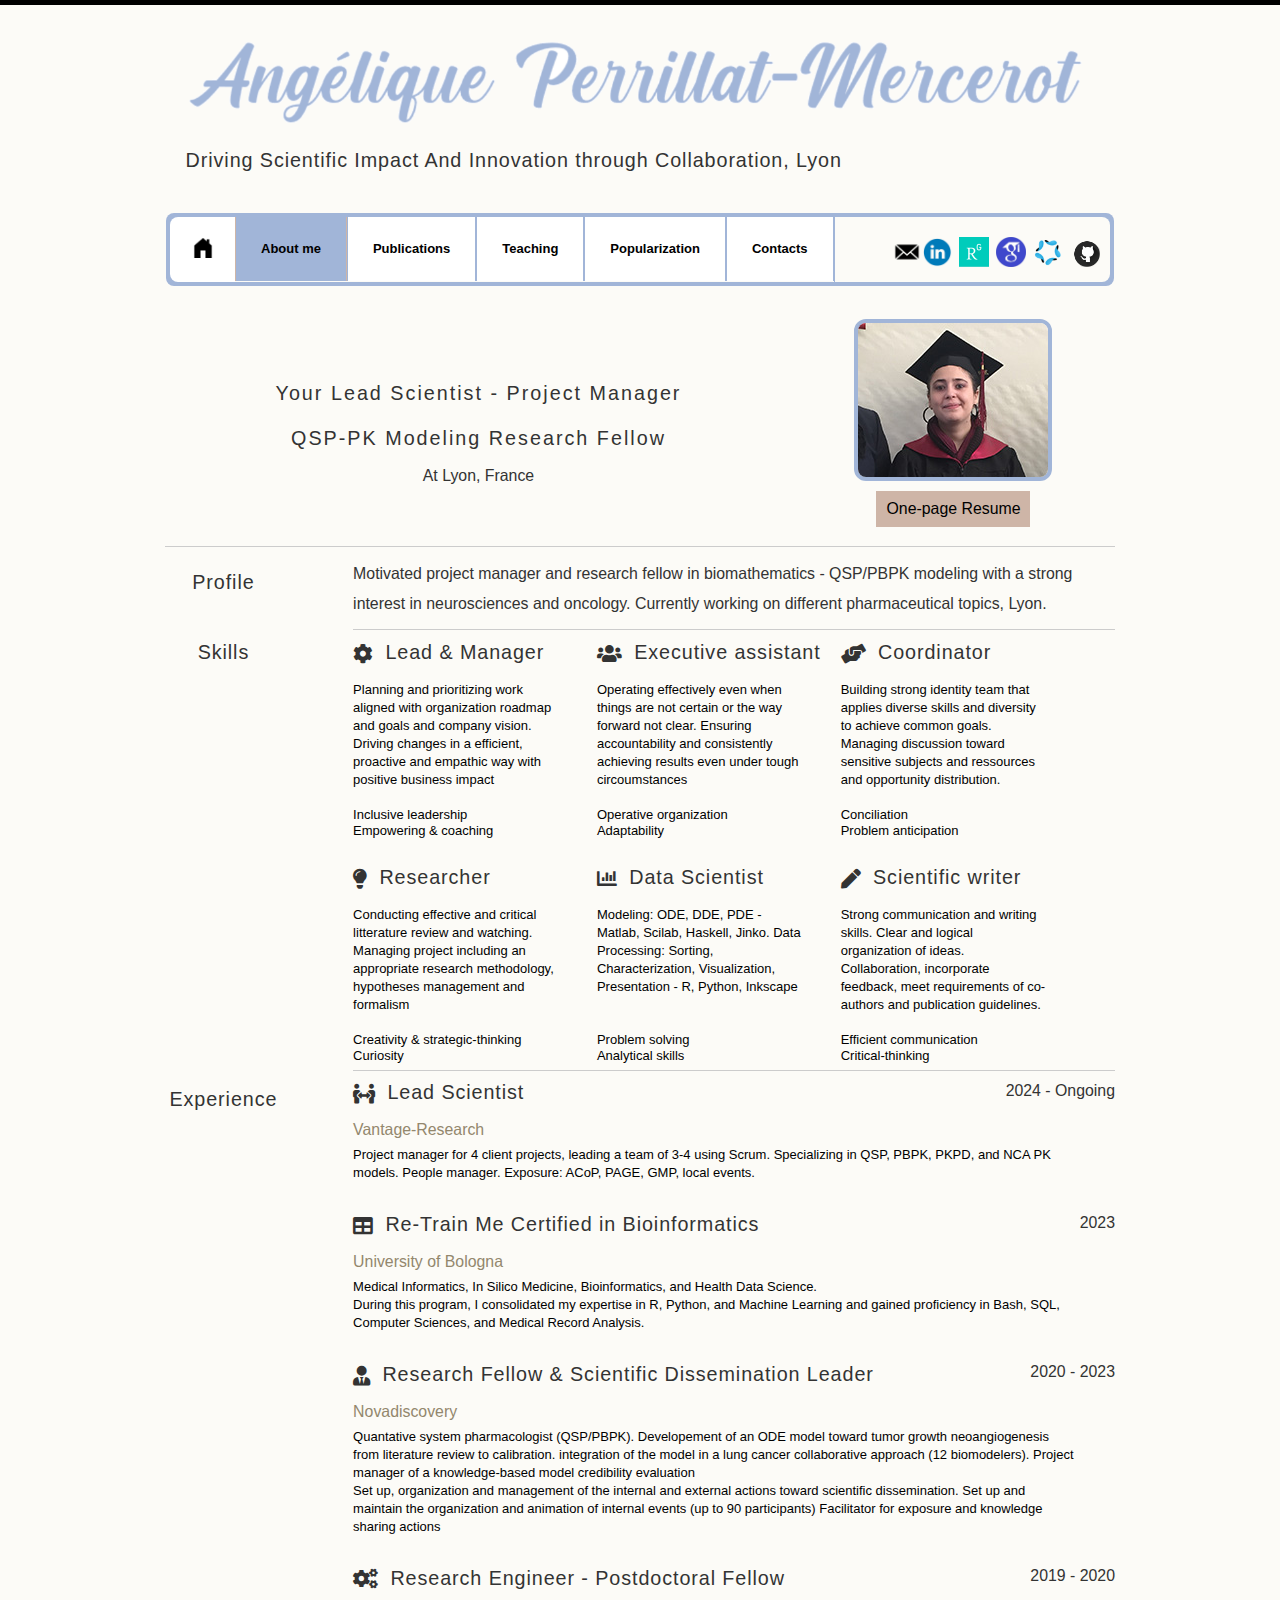
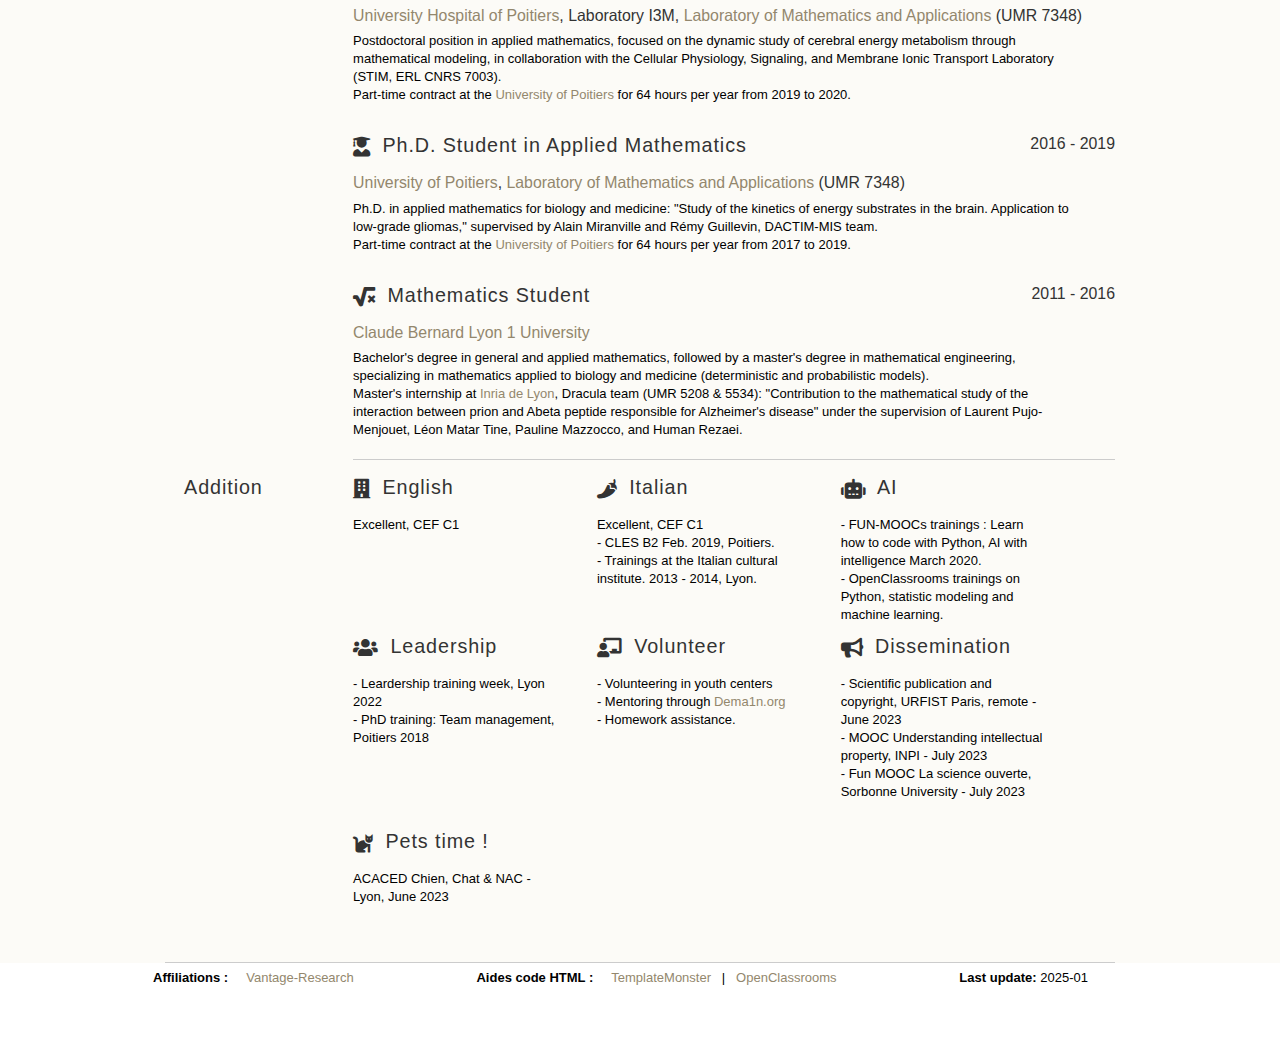
==== commit 12a2a68b: "update 2024" ====
--- a/about.html
+++ b/about.html
@@ -48,17 +48,16 @@
             <div id="hd">
                 <div class="yui-gc">
                     <div class="yui-u first entete">
-                        <h2>Modeling Research Fellow</h2> 
-                        <h2>Scientific Dissemination Technical Leader</h2>
-                        <center><h3> At Lyon </h3></center>
+                        <h2>Your Lead Scientist - Project Manager</h2> 
+                        <h2>QSP-PK Modeling Research Fellow</h2>
+                        <center><h3> At Lyon, France </h3></center>
                     </div>
                     <div style="display: flex; flex-direction: column; align-items: center;">
     <div>
         <img src="images/page1-img1.jpg" alt="" class="img-border">
     </div>
     <div style="margin-top: 10px; display: flex; justify-content: center;">
-        <h4 style="text-align: center; margin: 0 10px;"><a id="pdf" href="pdf/short-resume.pdf" target="_blank" rel="nofollow">Executive CV</a></h4>
-        <h3 style="text-align: center; margin: 0 10px;"><a id="pdf" href="pdf/resume.pdf" target="_blank" rel="nofollow">Academic CV</a></h3></h3>
+        <h4 style="text-align: center; margin: 0 10px;"><a id="pdf" href="pdf/resume.pdf" target="_blank" rel="nofollow">One-page Resume</a></h4>
     </div>
 </div>
                 </div>
@@ -73,13 +72,9 @@
                             <div class="yui-u debut">
                                 <div class="job add">
                                     <h3>&nbsp;</h3>
-                                    <h4>Motivated research fellow in biomathematics - QSP/PBPK modeling with a strong interest in neurosciences and oncology. 
-                                        Currently working on different pharmaceutical topics, Lyon. 
-                                        Since 2021, I am also leader in scientific dissemination. I am a supporter of scrum and agile methodologies to drive cross-functional collaboration and ensure efficient project management, fostering a culture of continuous improvement and adaptability.</h4>
+                                    <h4>Motivated project manager and research fellow in biomathematics - QSP/PBPK modeling with a strong interest in neurosciences and oncology. 
+                                        Currently working on different pharmaceutical topics, Lyon. </h4>
                                     <h2>&nbsp;</h2>
-                                    <h3>&nbsp;</h3>
-                                    <h3>&nbsp;</h3>
-                                    <h3>&nbsp;</h3>
                                 </div>
                             </div><!--// .yui-u -->
                         </div><!--// .yui-gf -->
@@ -90,7 +85,7 @@
                             </div>
                             <div class="yui-u">
                                 <div class="talent">
-                                    <h2> <i class="fas fa-cog align-icon"></i> Technical Leader</h2>
+                                    <h2> <i class="fas fa-cog align-icon"></i> Lead & Manager </h2>
                                     <p> Planning and prioritizing work aligned with organization roadmap and goals and company vision. Driving changes in a efficient, proactive and empathic way with positive business impact </p>
                                 </div>
                                 <div class="talent">
@@ -166,7 +161,14 @@
                             <div class="yui-u first">
                                 <h2>Experience</h2>
                             </div>
-                            <div class="yui-u">
+                            <div class="yui-u"> 
+                                 <div class="job">
+                                    <h2> <i class="fas fa-people-arrows align-icon"></i> Lead Scientist</h2>
+                                    <h3><a href="https://vantage-research.net/" target="_blank" rel="nofollow" style="color:#93876d;">Vantage-Research</a></h3>
+                                    <h4> 2024 - Ongoing</h4>
+                                    <p> Project manager for 4 client projects, leading a team of 3-4 using Scrum. Specializing in QSP, PBPK, PKPD, and NCA PK models. People manager. Exposure: ACoP, PAGE, GMP, local events.
+                                    </p>
+                                </div>                                 
                                 <div class="job">
                                     <h2> <i class="fas fa-table align-icon"></i> Re-Train Me Certified in Bioinformatics</h2>
                                     <h3><a href="https://www.almahealthdb.it/re-train/" target="_blank" rel="nofollow" style="color:#93876d;">University of Bologna</a></h3>
@@ -281,9 +283,9 @@
     <div class="remonte">
         <div id="footer">
             <p><strong>Affiliations : &nbsp; </strong> &nbsp;
-            <a href="https://www.novadiscovery.com/" target="_blank" rel="nofollow" style="color:#93876d;">ex Novadiscovery</a> &nbsp;&nbsp; &nbsp; &nbsp; &nbsp; &nbsp; &nbsp;&nbsp; &nbsp; &nbsp; &nbsp; &nbsp; &nbsp;&nbsp; &nbsp; &nbsp; &nbsp; &nbsp; <strong>Aides code HTML : &nbsp; </strong> &nbsp;
+            <a href="https://vantage-research.net/" target="_blank" rel="nofollow" style="color:#93876d;">Vantage-Research</a> &nbsp;&nbsp; &nbsp; &nbsp; &nbsp; &nbsp; &nbsp;&nbsp; &nbsp; &nbsp; &nbsp; &nbsp; &nbsp;&nbsp; &nbsp; &nbsp; &nbsp; &nbsp; <strong>Aides code HTML : &nbsp; </strong> &nbsp;
             <a href="http://store.templatemonster.com?aff=netsib1" target="_blank" rel="nofollow" style="color:#93876d;">TemplateMonster</a> &nbsp; | &nbsp;
-            <a href="https://openclassrooms.com/fr/courses/1603881-apprenez-a-creer-votre-site-web-avec-html5-et-css3" target="_blank" rel="nofollow" style="color:#93876d;">OpenClassrooms</a> &nbsp;&nbsp; &nbsp; &nbsp; &nbsp; &nbsp; &nbsp;&nbsp; &nbsp; &nbsp; &nbsp; &nbsp; &nbsp;&nbsp; &nbsp; &nbsp; &nbsp; &nbsp;  <strong>Last update:</strong> 2023-09 </p>
+            <a href="https://openclassrooms.com/fr/courses/1603881-apprenez-a-creer-votre-site-web-avec-html5-et-css3" target="_blank" rel="nofollow" style="color:#93876d;">OpenClassrooms</a> &nbsp;&nbsp; &nbsp; &nbsp; &nbsp; &nbsp; &nbsp;&nbsp; &nbsp; &nbsp; &nbsp; &nbsp; &nbsp;&nbsp; &nbsp; &nbsp; &nbsp; &nbsp;  <strong>Last update:</strong> 2025-01 </p>
         </div> 
     </div> 
 </footer>   
